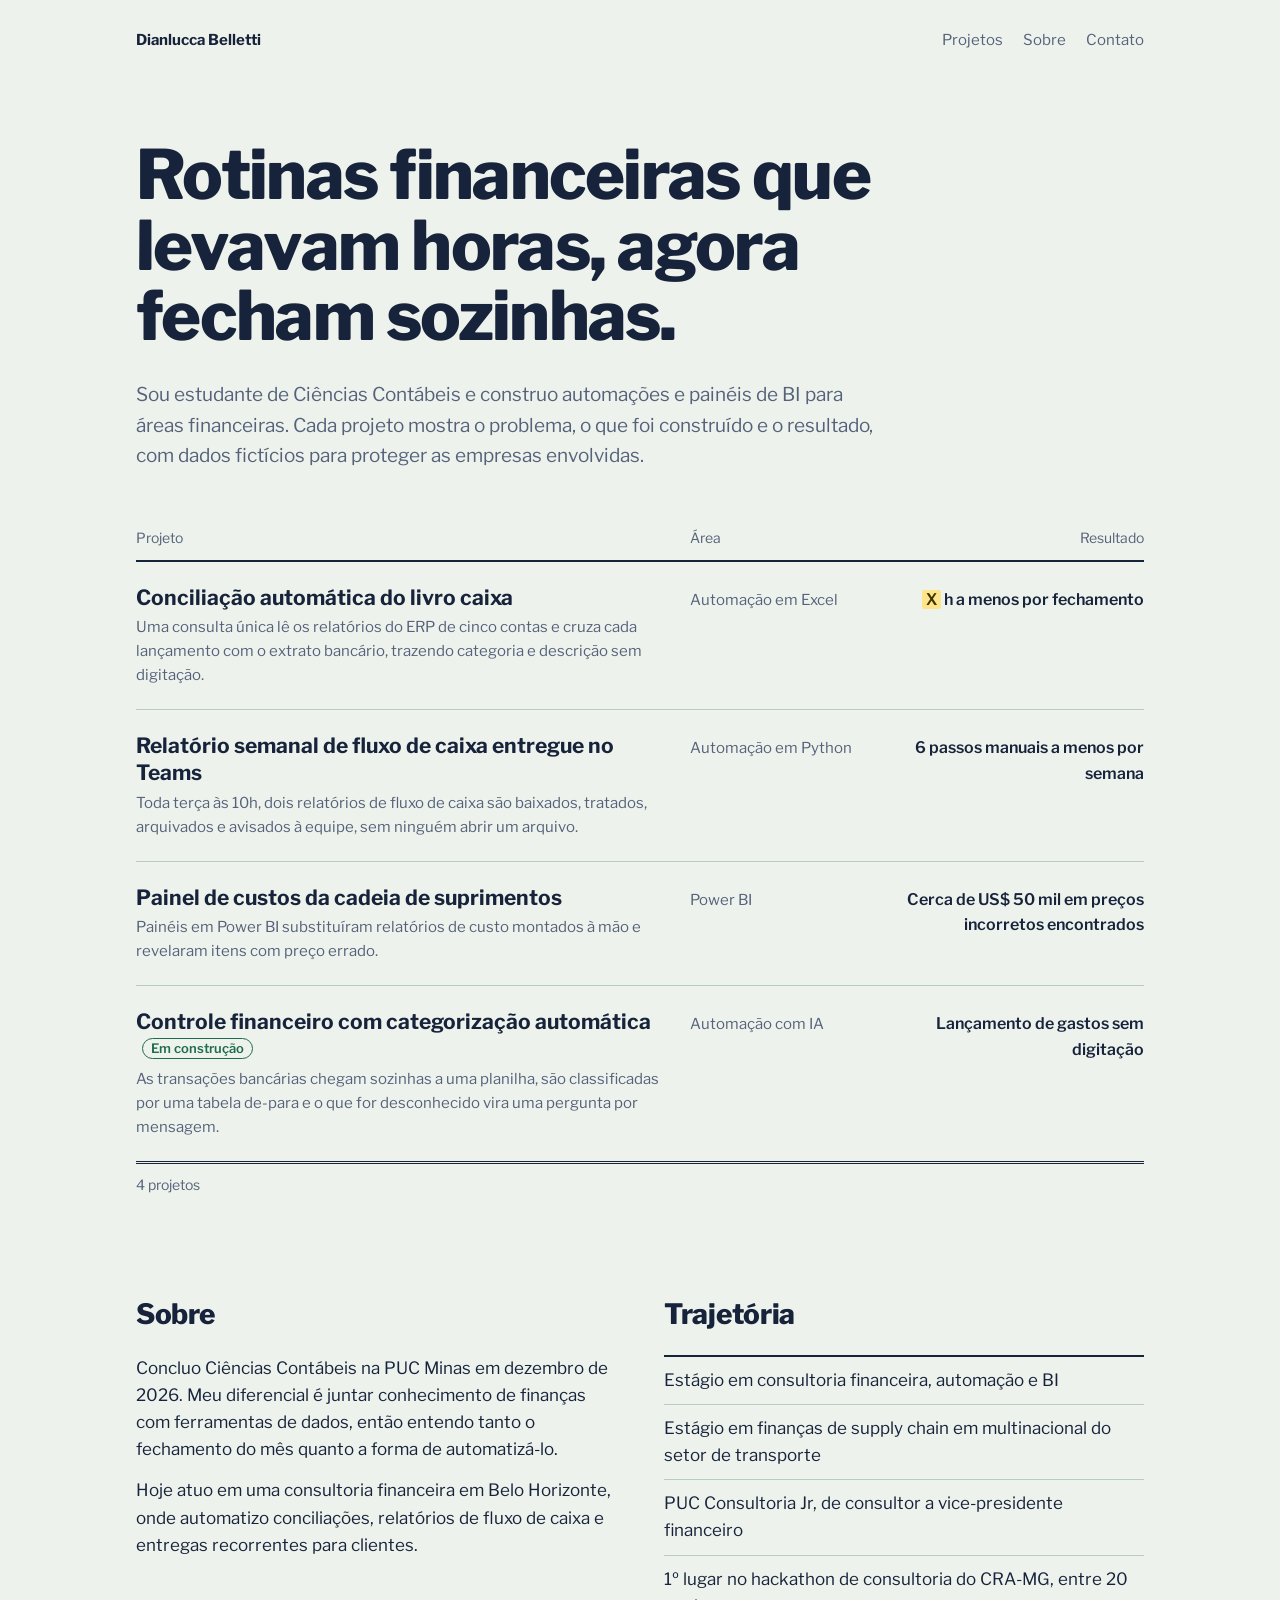
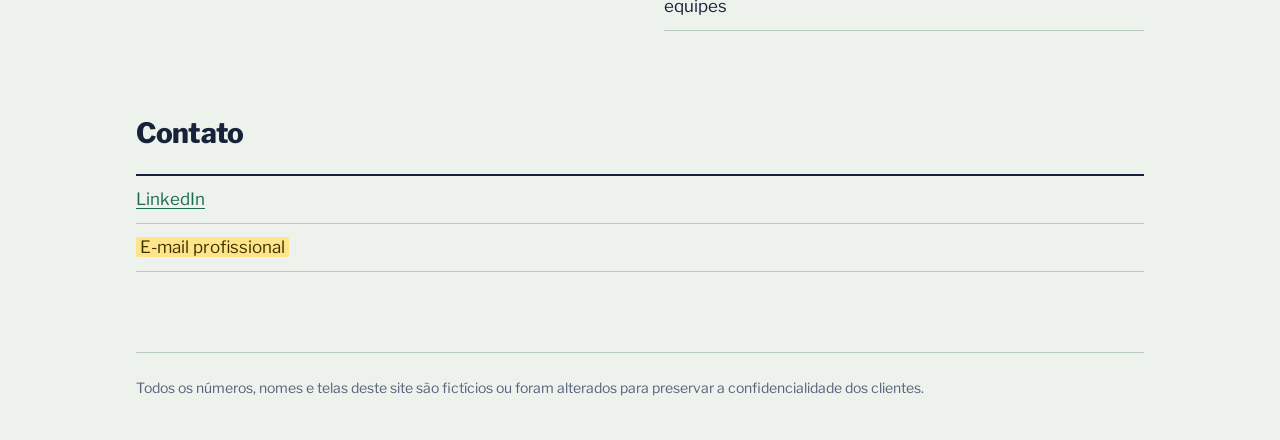
==== index.html @ a441f6b9 "Add portfolio site Co-Authored-By: Claude Opus 5.5 <noreply@anthropic.com> Claude-Session: https://c" ====
<!doctype html>
<html lang="pt-BR">
<head>
  <meta charset="utf-8">
  <meta name="viewport" content="width=device-width, initial-scale=1">
  <title>Dianlucca Belletti</title>
  <meta name="description" content="Portfólio de automações financeiras e painéis de BI de Dianlucca Belletti, estudante de Ciências Contábeis em Belo Horizonte.">
  <link rel="preconnect" href="https://fonts.googleapis.com">
  <link rel="preconnect" href="https://fonts.gstatic.com" crossorigin>
  <link href="https://fonts.googleapis.com/css2?family=Libre+Franklin:wght@400;500;600;700;800&display=swap" rel="stylesheet">
  <link rel="stylesheet" href="assets/style.css">
</head>
<body>
  <div class="wrap">
    <header class="top">
      <a class="name" href="./">Dianlucca Belletti</a>
      <nav aria-label="Principal">
        <a href="#projetos">Projetos</a>
        <a href="#sobre">Sobre</a>
        <a href="#contato">Contato</a>
      </nav>
    </header>

    <main>
      <section class="hero">
        <h1>Rotinas financeiras que levavam horas, agora fecham sozinhas.</h1>
        <p>Sou estudante de Ciências Contábeis e construo automações e painéis de BI para áreas financeiras. Cada projeto mostra o problema, o que foi construído e o resultado, com dados fictícios para proteger as empresas envolvidas.</p>
      </section>

      <section id="projetos" class="ledger" aria-label="Projetos">
        <div class="ledger-head" aria-hidden="true">
          <span>Projeto</span>
          <span>Área</span>
          <span>Resultado</span>
        </div>
        <div id="lista"></div>
        <div class="ledger-end"><span id="contagem"></span></div>
      </section>

      <section id="sobre" class="section">
        <div class="cols">
          <div>
            <h2>Sobre</h2>
            <p>Concluo Ciências Contábeis na PUC Minas em dezembro de 2026. Meu diferencial é juntar conhecimento de finanças com ferramentas de dados, então entendo tanto o fechamento do mês quanto a forma de automatizá-lo.</p>
            <p>Hoje atuo em uma consultoria financeira em Belo Horizonte, onde automatizo conciliações, relatórios de fluxo de caixa e entregas recorrentes para clientes.</p>
          </div>
          <div>
            <h2>Trajetória</h2>
            <ul class="facts">
              <li>Estágio em consultoria financeira, automação e BI</li>
              <li>Estágio em finanças de supply chain em multinacional do setor de transporte</li>
              <li>PUC Consultoria Jr, de consultor a vice-presidente financeiro</li>
              <li>1º lugar no hackathon de consultoria do CRA-MG, entre 20 equipes</li>
            </ul>
          </div>
        </div>
      </section>

      <section id="contato" class="section">
        <h2>Contato</h2>
        <ul class="facts">
          <li><a href="https://www.linkedin.com/in/dianlucca-carvalho-belletti-b0699b262">LinkedIn</a></li>
          <!-- Troque pelo e-mail que quer divulgar, por exemplo <a href="mailto:voce@email.com">voce@email.com</a> -->
          <li><mark class="preencher">E-mail profissional</mark></li>
        </ul>
      </section>
    </main>

    <footer class="foot">
      Todos os números, nomes e telas deste site são fictícios ou foram alterados para preservar a confidencialidade dos clientes.
    </footer>
  </div>

  <script src="assets/projetos.js"></script>
  <script src="assets/app.js"></script>
</body>
</html>
---- assets/style.css ----
/* Paleta inspirada em papel de livro-razão contábil */
:root {
  --paper: #EEF2EC;
  --surface: #F8FAF6;
  --ink: #16233A;
  --muted: #55627A;
  --rule: #B9CDBF;
  --rule-strong: #16233A;
  --accent: #1E6B4F;
  --accent-soft: #D7E8DD;
  --neg: #A8362A;
  --fill: #FFE58A;
  --fill-ink: #3D3200;
  --max: 1040px;
  --gutter: 16px;
  color-scheme: light;
}

@media (prefers-color-scheme: dark) {
  :root:not([data-theme="light"]) {
    --paper: #0F1A17;
    --surface: #15231F;
    --ink: #E6EEE9;
    --muted: #9FB0A8;
    --rule: #2E4A40;
    --rule-strong: #E6EEE9;
    --accent: #6FCFA5;
    --accent-soft: #1E3A31;
    --neg: #F08A7E;
    --fill: #6B5A12;
    --fill-ink: #FFF4C4;
    color-scheme: dark;
  }
}
:root[data-theme="dark"] {
  --paper: #0F1A17;
  --surface: #15231F;
  --ink: #E6EEE9;
  --muted: #9FB0A8;
  --rule: #2E4A40;
  --rule-strong: #E6EEE9;
  --accent: #6FCFA5;
  --accent-soft: #1E3A31;
  --neg: #F08A7E;
  --fill: #6B5A12;
  --fill-ink: #FFF4C4;
  color-scheme: dark;
}

* { box-sizing: border-box; }

html { -webkit-text-size-adjust: 100%; }

body {
  margin: 0;
  background: var(--paper);
  color: var(--ink);
  font-family: "Libre Franklin", system-ui, -apple-system, "Segoe UI", sans-serif;
  font-size: 17px;
  line-height: 1.6;
  font-variant-numeric: tabular-nums;
}

a { color: var(--accent); text-underline-offset: 3px; }
a:focus-visible, summary:focus-visible, button:focus-visible {
  outline: 3px solid var(--accent);
  outline-offset: 3px;
  border-radius: 2px;
}

.wrap {
  max-width: var(--max);
  margin: 0 auto;
  padding: 0 var(--gutter);
}

/* Cabeçalho */
.top {
  display: flex;
  justify-content: space-between;
  align-items: baseline;
  gap: 16px;
  padding: 28px 0 0;
  font-size: 15px;
}
.top .name { font-weight: 700; color: var(--ink); text-decoration: none; }
.top nav { display: flex; gap: 20px; flex-wrap: wrap; }
.top nav a { color: var(--muted); text-decoration: none; }
.top nav a:hover { color: var(--ink); }

/* Abertura */
.hero { padding: 88px 0 56px; }
.hero h1 {
  font-size: clamp(36px, 6.4vw, 68px);
  line-height: 1.04;
  letter-spacing: -0.025em;
  font-weight: 800;
  margin: 0 0 28px;
  max-width: 15ch;
}
.hero p {
  font-size: 19px;
  color: var(--muted);
  max-width: 58ch;
  margin: 0;
}

/* Lista de projetos em formato de livro-razão */
.ledger { margin: 0 0 96px; }
.ledger-head, .ledger-row {
  display: grid;
  grid-template-columns: minmax(0, 1fr) 190px 240px;
  gap: 24px;
  align-items: baseline;
}
.ledger-head {
  font-size: 14px;
  color: var(--muted);
  padding: 0 0 10px;
  border-bottom: 2px solid var(--rule-strong);
}
.ledger-head span:last-child, .ledger-row .res { text-align: right; }
.ledger-row {
  padding: 22px 0;
  border-bottom: 1px solid var(--rule);
  text-decoration: none;
  color: inherit;
}
.ledger-row:hover .title { color: var(--accent); }
.ledger-row:hover { background: linear-gradient(90deg, transparent, var(--accent-soft) 50%, transparent); }
.ledger-row .title { font-size: 21px; font-weight: 700; line-height: 1.3; display: block; }
.ledger-row .sum { color: var(--muted); font-size: 15px; display: block; margin-top: 4px; max-width: 60ch; }
.ledger-row .area { font-size: 15px; color: var(--muted); }
.ledger-row .res { font-weight: 600; font-size: 16px; }
.ledger-end {
  border-top: 3px double var(--rule-strong);
  margin-top: -1px;
  padding-top: 10px;
  font-size: 14px;
  color: var(--muted);
}

.status {
  display: inline-block;
  font-size: 13px;
  font-weight: 600;
  padding: 1px 8px;
  border: 1px solid var(--accent);
  color: var(--accent);
  border-radius: 999px;
  margin-left: 6px;
  vertical-align: 3px;
}

/* Marcação de conteúdo a preencher */
mark.preencher {
  background: var(--fill);
  color: var(--fill-ink);
  padding: 0 4px;
  border-radius: 2px;
}

/* Seções gerais */
.section { padding: 0 0 80px; }
.section h2 {
  font-size: 28px;
  letter-spacing: -0.01em;
  margin: 0 0 18px;
  font-weight: 800;
}
.section p { max-width: 64ch; margin: 0 0 14px; }
.cols { display: grid; grid-template-columns: 1fr 1fr; gap: 48px; }
.facts { list-style: none; padding: 0; margin: 0; }
.facts li { padding: 10px 0; border-bottom: 1px solid var(--rule); }
.facts li:first-child { border-top: 2px solid var(--rule-strong); }

.foot {
  border-top: 1px solid var(--rule);
  padding: 24px 0 40px;
  font-size: 14px;
  color: var(--muted);
}

/* Página de projeto */
.back { display: inline-block; margin: 48px 0 0; font-size: 15px; }
.p-head { padding: 40px 0 48px; border-bottom: 2px solid var(--rule-strong); margin-bottom: 56px; }
.p-head .meta { color: var(--muted); font-size: 15px; margin: 0 0 12px; }
.p-head h1 {
  font-size: clamp(32px, 5vw, 52px);
  line-height: 1.08;
  letter-spacing: -0.02em;
  font-weight: 800;
  margin: 0 0 20px;
  max-width: 22ch;
}
.p-head .lead { font-size: 19px; max-width: 60ch; margin: 0; color: var(--muted); }

.block { margin: 0 0 64px; }
.block h2 { font-size: 24px; font-weight: 800; margin: 0 0 16px; letter-spacing: -0.01em; }
.block p { max-width: 64ch; margin: 0 0 12px; }

/* Fluxo do processo */
.flow {
  list-style: none;
  padding: 0;
  margin: 0;
  display: grid;
  grid-template-columns: repeat(auto-fit, minmax(170px, 1fr));
  gap: 0;
  counter-reset: passo;
}
.flow li {
  counter-increment: passo;
  position: relative;
  padding: 18px 28px 18px 0;
  border-top: 2px solid var(--accent);
  font-size: 16px;
  line-height: 1.45;
}
.flow li::before {
  content: counter(passo);
  display: block;
  font-weight: 800;
  font-size: 15px;
  color: var(--accent);
  margin-bottom: 6px;
}
.flow li:not(:last-child)::after {
  content: "";
  position: absolute;
  top: -7px;
  right: 10px;
  width: 10px;
  height: 10px;
  border-top: 2px solid var(--accent);
  border-right: 2px solid var(--accent);
  transform: rotate(45deg);
  background: var(--paper);
}

/* Tabela antes e depois */
.compare { width: 100%; border-collapse: collapse; font-size: 16px; }
.compare th, .compare td { text-align: left; padding: 12px 12px 12px 0; vertical-align: top; }
.compare thead th {
  font-size: 14px;
  color: var(--muted);
  font-weight: 600;
  border-bottom: 2px solid var(--rule-strong);
}
.compare tbody td { border-bottom: 1px solid var(--rule); }
.compare td:first-child { font-weight: 600; width: 38%; }
.compare td.antes { color: var(--neg); }
.compare td.depois { color: var(--accent); font-weight: 600; }
.compare tbody tr:last-child td { border-bottom: 3px double var(--rule-strong); }

/* Mídia */
.media { display: grid; grid-template-columns: repeat(auto-fit, minmax(300px, 1fr)); gap: 24px; margin-top: 32px; }
.media figure { margin: 0; }
.media img, .media video {
  width: 100%;
  height: auto;
  display: block;
  border: 1px solid var(--rule);
  background: var(--surface);
}
.media figcaption { font-size: 14px; color: var(--muted); margin-top: 8px; }
.placeholder {
  aspect-ratio: 16 / 9;
  border: 2px dashed var(--rule);
  background: var(--surface);
  display: grid;
  place-items: center;
  text-align: center;
  padding: 24px;
  color: var(--muted);
  font-size: 15px;
}
.placeholder strong { display: block; color: var(--ink); margin-bottom: 4px; }

.results { padding-left: 20px; margin: 0; max-width: 64ch; }
.results li { margin-bottom: 10px; }

.tools { display: flex; flex-wrap: wrap; gap: 8px; list-style: none; padding: 0; margin: 0; }
.tools li {
  border: 1px solid var(--rule);
  background: var(--surface);
  padding: 4px 12px;
  border-radius: 4px;
  font-size: 15px;
}

details.tech {
  border-top: 1px solid var(--rule);
  border-bottom: 1px solid var(--rule);
  padding: 16px 0;
}
details.tech summary { cursor: pointer; font-weight: 700; }
details.tech p { margin: 14px 0 0; color: var(--muted); max-width: 64ch; }

.note {
  font-size: 14px;
  color: var(--muted);
  border-left: 3px solid var(--accent);
  padding: 4px 0 4px 14px;
  max-width: 64ch;
}

.pager {
  display: flex;
  justify-content: space-between;
  gap: 24px;
  border-top: 2px solid var(--rule-strong);
  padding: 20px 0 64px;
  font-size: 15px;
}
.pager a { text-decoration: none; max-width: 45%; }
.pager a span { display: block; color: var(--muted); font-size: 13px; }
.pager a:last-child { text-align: right; margin-left: auto; }

/* Celular */
@media (max-width: 760px) {
  body { font-size: 16px; }
  .hero { padding: 56px 0 40px; }
  .hero p { font-size: 17px; }
  .ledger-head { display: none; }
  .ledger-row { grid-template-columns: 1fr; gap: 6px; padding: 20px 0; }
  .ledger-row .res { text-align: left; }
  .ledger-row:first-of-type { border-top: 2px solid var(--rule-strong); }
  .cols { grid-template-columns: 1fr; gap: 32px; }
  .flow { grid-template-columns: 1fr; }
  .flow li { border-top: none; border-left: 2px solid var(--accent); padding: 4px 0 20px 18px; }
  .flow li:not(:last-child)::after { display: none; }
  .compare td:first-child { width: auto; }
  .compare th, .compare td { padding-right: 8px; font-size: 15px; }
}

@media (prefers-reduced-motion: no-preference) {
  .ledger-row { transition: background-color .2s; }
}
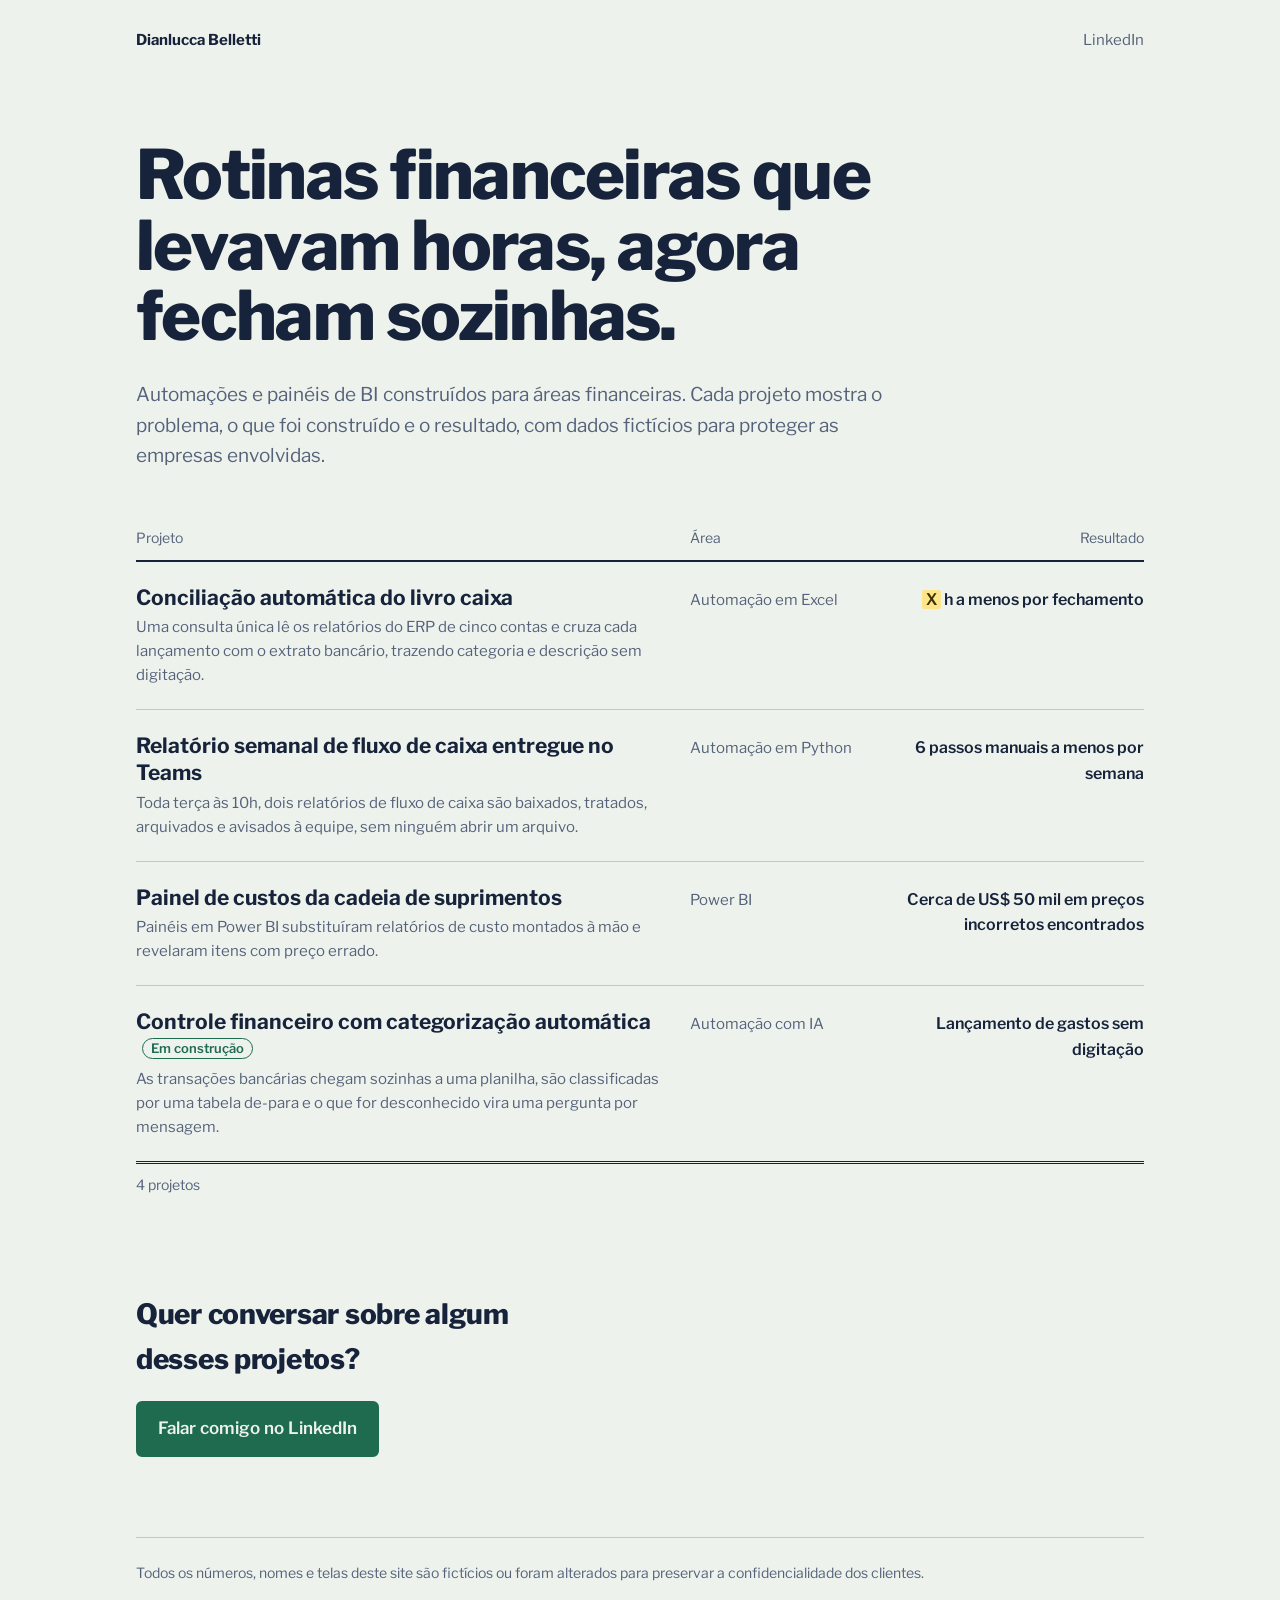
==== commit 1c760567: "Focus site on projects, add LinkedIn and CV links, split projects into files Co-Authored-By: Claude " ====
--- a/index.html
+++ b/index.html
@@ -3,8 +3,14 @@
 <head>
   <meta charset="utf-8">
   <meta name="viewport" content="width=device-width, initial-scale=1">
-  <title>Dianlucca Belletti</title>
-  <meta name="description" content="Portfólio de automações financeiras e painéis de BI de Dianlucca Belletti, estudante de Ciências Contábeis em Belo Horizonte.">
+  <title>Dianlucca Belletti | Projetos de automação e BI</title>
+  <meta name="description" content="Projetos de automação financeira e painéis de BI, com o problema, a solução e o resultado de cada um.">
+  <meta property="og:type" content="website">
+  <meta property="og:url" content="https://dkdian.github.io/">
+  <meta property="og:title" content="Dianlucca Belletti | Projetos de automação e BI">
+  <meta property="og:description" content="Rotinas financeiras que levavam horas, agora fecham sozinhas. Veja o problema, a solução e o resultado de cada projeto.">
+  <meta property="og:image" content="https://dkdian.github.io/assets/og.png">
+  <meta name="twitter:card" content="summary_large_image">
   <link rel="preconnect" href="https://fonts.googleapis.com">
   <link rel="preconnect" href="https://fonts.gstatic.com" crossorigin>
   <link href="https://fonts.googleapis.com/css2?family=Libre+Franklin:wght@400;500;600;700;800&display=swap" rel="stylesheet">
@@ -14,20 +20,19 @@
   <div class="wrap">
     <header class="top">
       <a class="name" href="./">Dianlucca Belletti</a>
-      <nav aria-label="Principal">
-        <a href="#projetos">Projetos</a>
-        <a href="#sobre">Sobre</a>
-        <a href="#contato">Contato</a>
+      <nav aria-label="Contato">
+        <a href="https://www.linkedin.com/in/dianlucca-carvalho-belletti-b0699b262" target="_blank" rel="noopener">LinkedIn</a>
+        <a class="cv-link" href="assets/curriculo.pdf" download="Curriculo-Dianlucca-Belletti.pdf">Currículo</a>
       </nav>
     </header>
 
     <main>
       <section class="hero">
         <h1>Rotinas financeiras que levavam horas, agora fecham sozinhas.</h1>
-        <p>Sou estudante de Ciências Contábeis e construo automações e painéis de BI para áreas financeiras. Cada projeto mostra o problema, o que foi construído e o resultado, com dados fictícios para proteger as empresas envolvidas.</p>
+        <p>Automações e painéis de BI construídos para áreas financeiras. Cada projeto mostra o problema, o que foi construído e o resultado, com dados fictícios para proteger as empresas envolvidas.</p>
       </section>
 
-      <section id="projetos" class="ledger" aria-label="Projetos">
+      <section class="ledger" aria-label="Projetos">
         <div class="ledger-head" aria-hidden="true">
           <span>Projeto</span>
           <span>Área</span>
@@ -37,32 +42,12 @@
         <div class="ledger-end"><span id="contagem"></span></div>
       </section>
 
-      <section id="sobre" class="section">
-        <div class="cols">
-          <div>
-            <h2>Sobre</h2>
-            <p>Concluo Ciências Contábeis na PUC Minas em dezembro de 2026. Meu diferencial é juntar conhecimento de finanças com ferramentas de dados, então entendo tanto o fechamento do mês quanto a forma de automatizá-lo.</p>
-            <p>Hoje atuo em uma consultoria financeira em Belo Horizonte, onde automatizo conciliações, relatórios de fluxo de caixa e entregas recorrentes para clientes.</p>
-          </div>
-          <div>
-            <h2>Trajetória</h2>
-            <ul class="facts">
-              <li>Estágio em consultoria financeira, automação e BI</li>
-              <li>Estágio em finanças de supply chain em multinacional do setor de transporte</li>
-              <li>PUC Consultoria Jr, de consultor a vice-presidente financeiro</li>
-              <li>1º lugar no hackathon de consultoria do CRA-MG, entre 20 equipes</li>
-            </ul>
-          </div>
+      <section class="contact">
+        <h2>Quer conversar sobre algum desses projetos?</h2>
+        <div class="contact-actions">
+          <a class="btn" href="https://www.linkedin.com/in/dianlucca-carvalho-belletti-b0699b262" target="_blank" rel="noopener">Falar comigo no LinkedIn</a>
+          <a class="btn btn-ghost cv-link" href="assets/curriculo.pdf" download="Curriculo-Dianlucca-Belletti.pdf">Baixar currículo (PDF)</a>
         </div>
-      </section>
-
-      <section id="contato" class="section">
-        <h2>Contato</h2>
-        <ul class="facts">
-          <li><a href="https://www.linkedin.com/in/dianlucca-carvalho-belletti-b0699b262">LinkedIn</a></li>
-          <!-- Troque pelo e-mail que quer divulgar, por exemplo <a href="mailto:voce@email.com">voce@email.com</a> -->
-          <li><mark class="preencher">E-mail profissional</mark></li>
-        </ul>
       </section>
     </main>
 
@@ -71,7 +56,7 @@
     </footer>
   </div>
 
-  <script src="assets/projetos.js"></script>
+  <script src="assets/projetos/ordem.js"></script>
   <script src="assets/app.js"></script>
 </body>
 </html>
--- a/assets/style.css
+++ b/assets/style.css
@@ -160,6 +160,29 @@
   border-radius: 2px;
 }
 
+/* Contato no fim da página inicial */
+.contact { padding: 0 0 80px; }
+.contact h2 { font-size: 28px; letter-spacing: -0.01em; margin: 0 0 20px; font-weight: 800; max-width: 22ch; }
+.contact-actions { display: flex; flex-wrap: wrap; gap: 12px; }
+.btn {
+  display: inline-block;
+  padding: 12px 20px;
+  border-radius: 6px;
+  background: var(--accent);
+  color: var(--paper);
+  font-weight: 600;
+  text-decoration: none;
+  border: 2px solid var(--accent);
+}
+.btn:hover { filter: brightness(1.1); }
+.btn-ghost { background: transparent; color: var(--accent); }
+[hidden] { display: none !important; }
+
+/* Desafios na página de projeto */
+.challenges { display: grid; gap: 24px; }
+.challenge h3 { font-size: 18px; margin: 0 0 6px; }
+.challenge p { margin: 0; max-width: 64ch; }
+
 /* Seções gerais */
 .section { padding: 0 0 80px; }
 .section h2 {
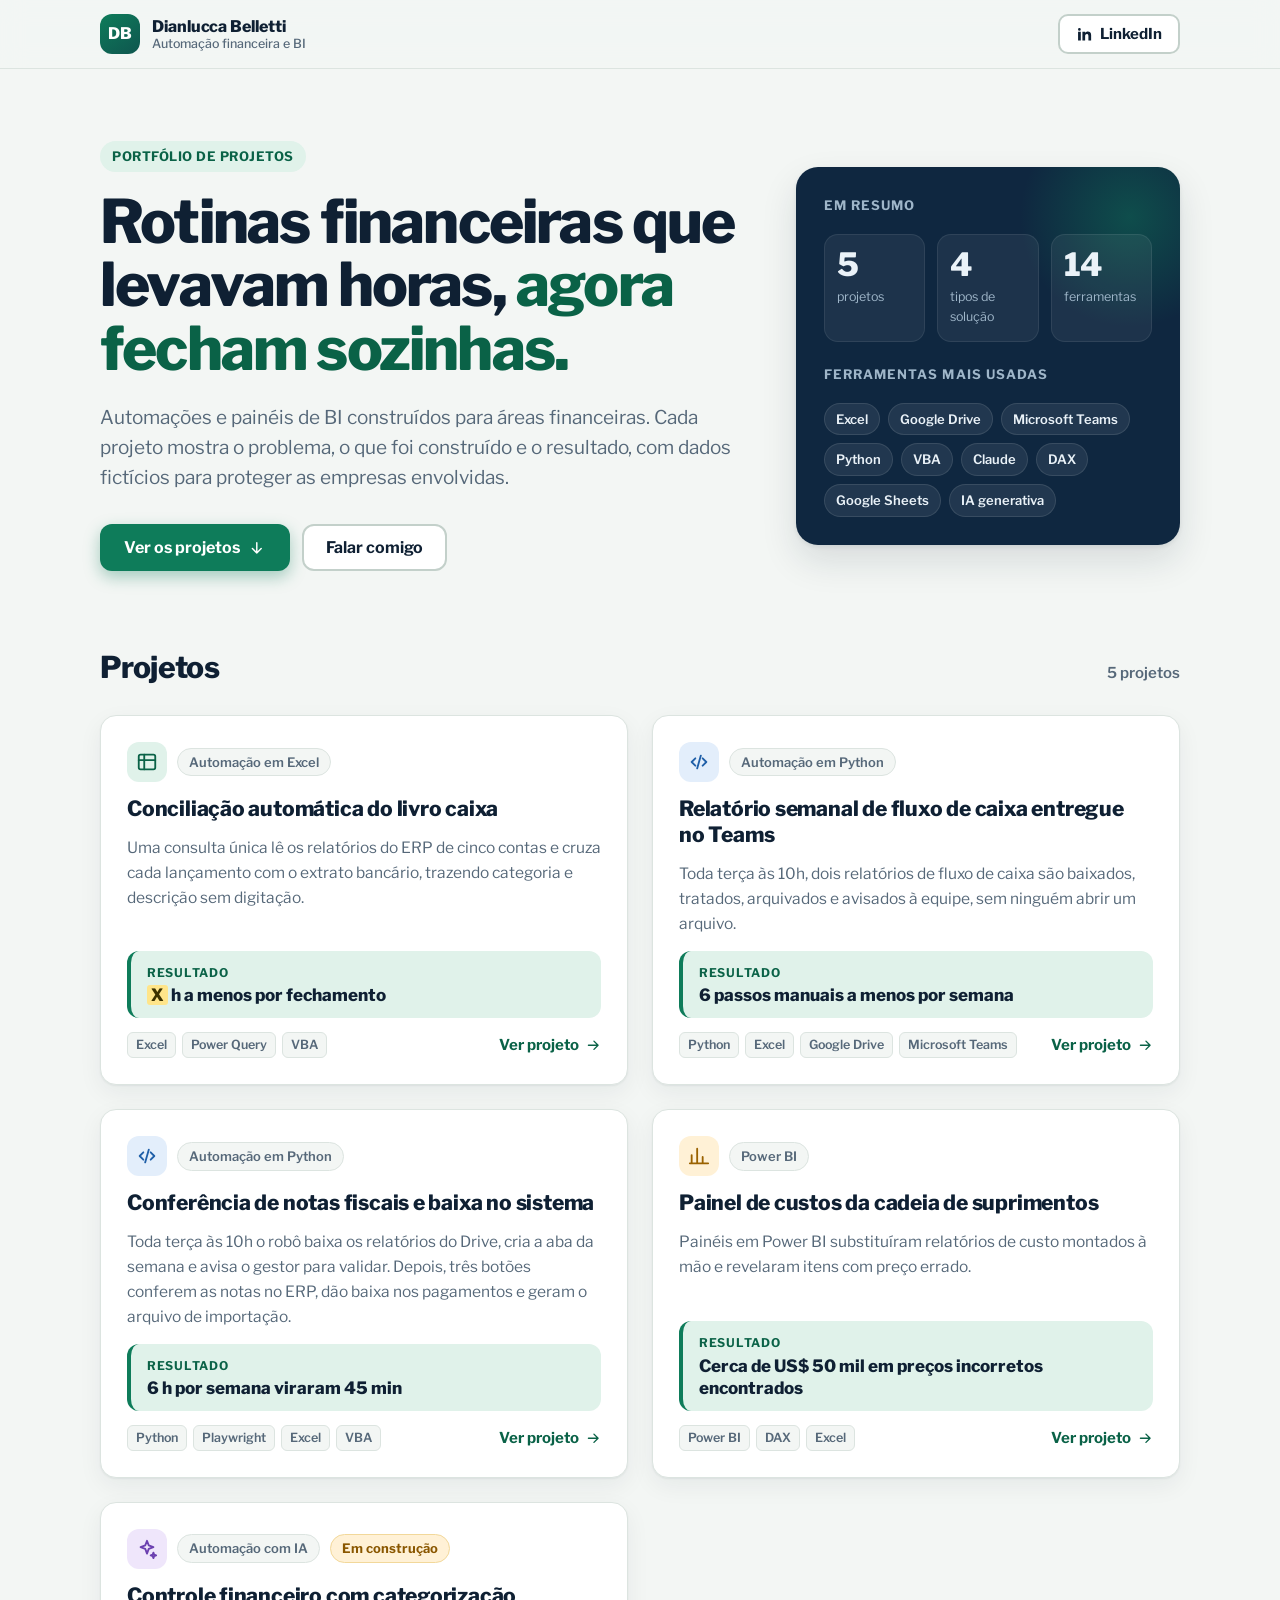
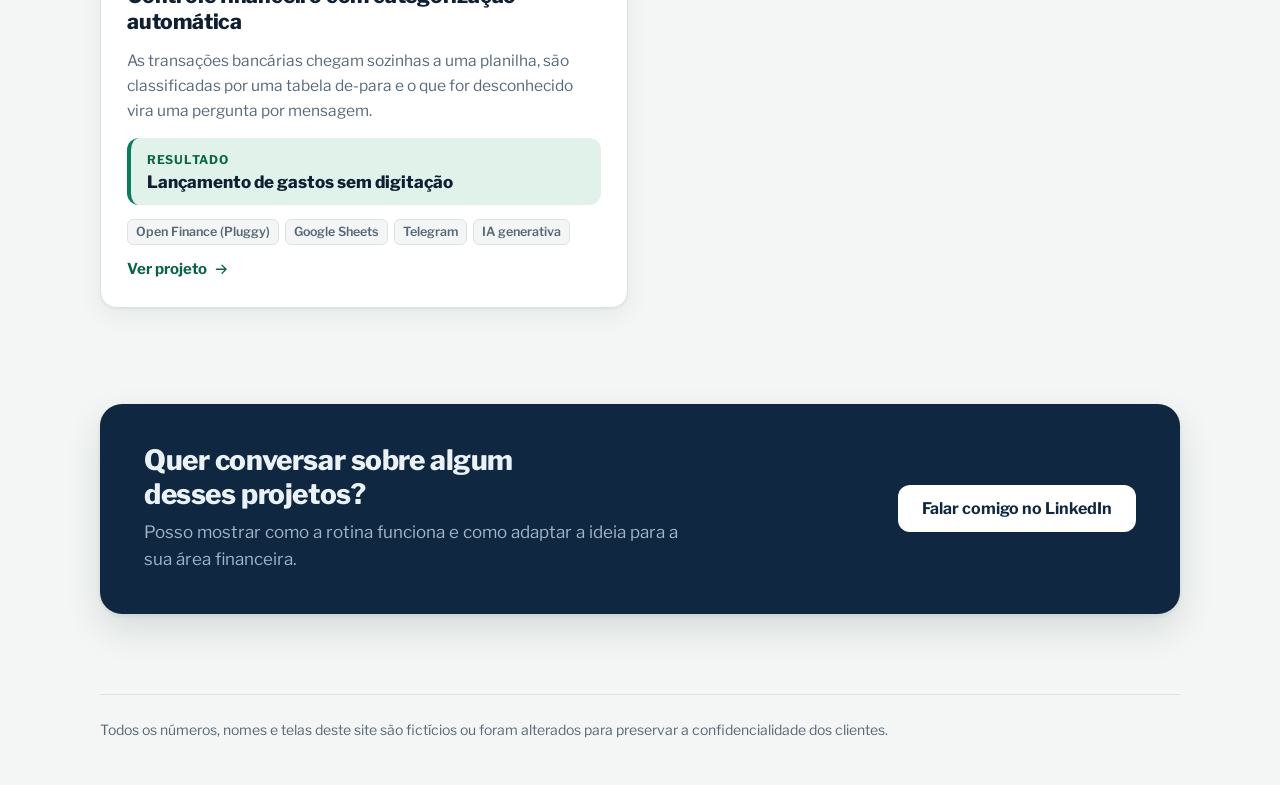
==== commit 492f809e: "Novo visual do site e projeto de conferencia de notas com a rotina de terca - Cabecalho fixo com mon" ====
--- a/index.html
+++ b/index.html
@@ -5,48 +5,74 @@
   <meta name="viewport" content="width=device-width, initial-scale=1">
   <title>Dianlucca Belletti | Projetos de automação e BI</title>
   <meta name="description" content="Projetos de automação financeira e painéis de BI, com o problema, a solução e o resultado de cada um.">
+  <meta name="theme-color" content="#0E7C5A">
   <meta property="og:type" content="website">
   <meta property="og:url" content="https://dkdian.github.io/">
   <meta property="og:title" content="Dianlucca Belletti | Projetos de automação e BI">
   <meta property="og:description" content="Rotinas financeiras que levavam horas, agora fecham sozinhas. Veja o problema, a solução e o resultado de cada projeto.">
   <meta property="og:image" content="https://dkdian.github.io/assets/og.png">
   <meta name="twitter:card" content="summary_large_image">
+  <link rel="icon" href="data:image/svg+xml,%3Csvg xmlns='http://www.w3.org/2000/svg' viewBox='0 0 64 64'%3E%3Crect width='64' height='64' rx='14' fill='%230E7C5A'/%3E%3Ctext x='32' y='42' font-family='Arial' font-weight='800' font-size='28' text-anchor='middle' fill='white'%3EDB%3C/text%3E%3C/svg%3E">
   <link rel="preconnect" href="https://fonts.googleapis.com">
   <link rel="preconnect" href="https://fonts.gstatic.com" crossorigin>
   <link href="https://fonts.googleapis.com/css2?family=Libre+Franklin:wght@400;500;600;700;800&display=swap" rel="stylesheet">
   <link rel="stylesheet" href="assets/style.css">
 </head>
 <body>
+  <header class="top">
+    <div class="wrap top-in">
+      <a class="brand" href="./" aria-label="Dianlucca Belletti, página inicial">
+        <span class="mono" aria-hidden="true">DB</span>
+        <span class="brand-txt"><strong>Dianlucca Belletti</strong><small>Automação financeira e BI</small></span>
+      </a>
+      <nav class="actions" aria-label="Contato">
+        <a class="btn btn-ghost btn-sm" href="https://www.linkedin.com/in/dianlucca-carvalho-belletti-b0699b262" target="_blank" rel="noopener">
+          <svg class="i" viewBox="0 0 24 24" aria-hidden="true"><path fill="currentColor" d="M6.94 5a2 2 0 1 1-4-.002 2 2 0 0 1 4 .002zM7 8.48H3V21h4V8.48zm6.32 0H9.34V21h3.94v-6.57c0-3.66 4.77-4 4.77 0V21H22v-7.93c0-6.17-7.06-5.94-8.72-2.91l.04-1.68z"/></svg>
+          <span>LinkedIn</span>
+        </a>
+        <a class="btn btn-primary btn-sm cv-link" href="assets/curriculo.pdf" download="Curriculo-Dianlucca-Belletti.pdf">
+          <svg class="i" viewBox="0 0 24 24" aria-hidden="true"><path d="M12 4v11m0 0-4-4m4 4 4-4M5 20h14" fill="none" stroke="currentColor" stroke-width="2" stroke-linecap="round" stroke-linejoin="round"/></svg>
+          <span>Currículo</span>
+        </a>
+      </nav>
+    </div>
+  </header>
+
   <div class="wrap">
-    <header class="top">
-      <a class="name" href="./">Dianlucca Belletti</a>
-      <nav aria-label="Contato">
-        <a href="https://www.linkedin.com/in/dianlucca-carvalho-belletti-b0699b262" target="_blank" rel="noopener">LinkedIn</a>
-        <a class="cv-link" href="assets/curriculo.pdf" download="Curriculo-Dianlucca-Belletti.pdf">Currículo</a>
-      </nav>
-    </header>
-
     <main>
       <section class="hero">
-        <h1>Rotinas financeiras que levavam horas, agora fecham sozinhas.</h1>
-        <p>Automações e painéis de BI construídos para áreas financeiras. Cada projeto mostra o problema, o que foi construído e o resultado, com dados fictícios para proteger as empresas envolvidas.</p>
+        <div class="hero-text">
+          <p class="eyebrow">Portfólio de projetos</p>
+          <h1>Rotinas financeiras que levavam horas, <em>agora fecham sozinhas.</em></h1>
+          <p class="hero-sub">Automações e painéis de BI construídos para áreas financeiras. Cada projeto mostra o problema, o que foi construído e o resultado, com dados fictícios para proteger as empresas envolvidas.</p>
+          <div class="hero-cta">
+            <a class="btn btn-primary" href="#projetos">Ver os projetos
+              <svg class="i" viewBox="0 0 24 24" aria-hidden="true"><path d="M12 5v14m0 0-6-6m6 6 6-6" fill="none" stroke="currentColor" stroke-width="2" stroke-linecap="round" stroke-linejoin="round"/></svg>
+            </a>
+            <a class="btn btn-ghost" href="https://www.linkedin.com/in/dianlucca-carvalho-belletti-b0699b262" target="_blank" rel="noopener">Falar comigo</a>
+          </div>
+        </div>
+        <aside class="hero-panel" id="painel" aria-label="Resumo do portfólio"></aside>
       </section>
 
-      <section class="ledger" aria-label="Projetos">
-        <div class="ledger-head" aria-hidden="true">
-          <span>Projeto</span>
-          <span>Área</span>
-          <span>Resultado</span>
+      <section class="projects" id="projetos" aria-labelledby="titulo-projetos">
+        <div class="section-head">
+          <h2 id="titulo-projetos">Projetos</h2>
+          <span class="count" id="contagem"></span>
         </div>
-        <div id="lista"></div>
-        <div class="ledger-end"><span id="contagem"></span></div>
+        <div class="cards" id="lista"></div>
       </section>
 
       <section class="contact">
-        <h2>Quer conversar sobre algum desses projetos?</h2>
-        <div class="contact-actions">
-          <a class="btn" href="https://www.linkedin.com/in/dianlucca-carvalho-belletti-b0699b262" target="_blank" rel="noopener">Falar comigo no LinkedIn</a>
-          <a class="btn btn-ghost cv-link" href="assets/curriculo.pdf" download="Curriculo-Dianlucca-Belletti.pdf">Baixar currículo (PDF)</a>
+        <div class="contact-in">
+          <div>
+            <h2>Quer conversar sobre algum desses projetos?</h2>
+            <p>Posso mostrar como a rotina funciona e como adaptar a ideia para a sua área financeira.</p>
+          </div>
+          <div class="contact-actions">
+            <a class="btn btn-light" href="https://www.linkedin.com/in/dianlucca-carvalho-belletti-b0699b262" target="_blank" rel="noopener">Falar comigo no LinkedIn</a>
+            <a class="btn btn-outline-light cv-link" href="assets/curriculo.pdf" download="Curriculo-Dianlucca-Belletti.pdf">Baixar currículo (PDF)</a>
+          </div>
         </div>
       </section>
     </main>
--- a/assets/style.css
+++ b/assets/style.css
@@ -1,56 +1,66 @@
-/* Paleta inspirada em papel de livro-razão contábil */
+/* Identidade visual: verde-esmeralda sobre fundo neutro, cartões brancos e um painel escuro para os destaques. */
 :root {
-  --paper: #EEF2EC;
-  --surface: #F8FAF6;
-  --ink: #16233A;
-  --muted: #55627A;
-  --rule: #B9CDBF;
-  --rule-strong: #16233A;
-  --accent: #1E6B4F;
-  --accent-soft: #D7E8DD;
-  --neg: #A8362A;
+  --paper: #F3F6F4;
+  --card: #FFFFFF;
+  --ink: #0F2033;
+  --muted: #566879;
+  --line: #DCE4E0;
+  --line-strong: #C3D0CA;
+  --accent: #0E7C5A;
+  --accent-ink: #FFFFFF;
+  --accent-soft: #E0F2EA;
+  --accent-text: #0A6247;
+  --neg: #B4372A;
+  --neg-soft: #FBEBE8;
+  --panel: #0F2740;
+  --panel-ink: #EAF2F8;
+  --panel-muted: #9FB6C9;
   --fill: #FFE58A;
   --fill-ink: #3D3200;
-  --max: 1040px;
-  --gutter: 16px;
+  --shadow: 0 1px 2px rgba(15, 32, 51, .06), 0 8px 24px rgba(15, 32, 51, .06);
+  --shadow-hover: 0 2px 4px rgba(15, 32, 51, .08), 0 16px 36px rgba(15, 32, 51, .12);
+  --max: 1120px;
+  --gutter: 20px;
+  --radius: 16px;
   color-scheme: light;
 }
 
 @media (prefers-color-scheme: dark) {
   :root:not([data-theme="light"]) {
-    --paper: #0F1A17;
-    --surface: #15231F;
-    --ink: #E6EEE9;
-    --muted: #9FB0A8;
-    --rule: #2E4A40;
-    --rule-strong: #E6EEE9;
-    --accent: #6FCFA5;
-    --accent-soft: #1E3A31;
+    --paper: #0A1311;
+    --card: #12201C;
+    --ink: #E8F0EC;
+    --muted: #9CB0A8;
+    --line: #223730;
+    --line-strong: #2F4A40;
+    --accent: #3FBF8F;
+    --accent-ink: #052018;
+    --accent-soft: #14352A;
+    --accent-text: #6FD6AD;
     --neg: #F08A7E;
+    --neg-soft: #3A1B18;
+    --panel: #0E1F2E;
+    --panel-ink: #EAF2F8;
+    --panel-muted: #8FA8BC;
     --fill: #6B5A12;
     --fill-ink: #FFF4C4;
+    --shadow: 0 1px 2px rgba(0, 0, 0, .3), 0 8px 24px rgba(0, 0, 0, .25);
+    --shadow-hover: 0 2px 4px rgba(0, 0, 0, .4), 0 16px 36px rgba(0, 0, 0, .4);
     color-scheme: dark;
   }
 }
 :root[data-theme="dark"] {
-  --paper: #0F1A17;
-  --surface: #15231F;
-  --ink: #E6EEE9;
-  --muted: #9FB0A8;
-  --rule: #2E4A40;
-  --rule-strong: #E6EEE9;
-  --accent: #6FCFA5;
-  --accent-soft: #1E3A31;
-  --neg: #F08A7E;
-  --fill: #6B5A12;
-  --fill-ink: #FFF4C4;
+  --paper: #0A1311; --card: #12201C; --ink: #E8F0EC; --muted: #9CB0A8; --line: #223730; --line-strong: #2F4A40;
+  --accent: #3FBF8F; --accent-ink: #052018; --accent-soft: #14352A; --accent-text: #6FD6AD;
+  --neg: #F08A7E; --neg-soft: #3A1B18; --panel: #0E1F2E; --panel-ink: #EAF2F8; --panel-muted: #8FA8BC;
+  --fill: #6B5A12; --fill-ink: #FFF4C4;
+  --shadow: 0 1px 2px rgba(0, 0, 0, .3), 0 8px 24px rgba(0, 0, 0, .25);
+  --shadow-hover: 0 2px 4px rgba(0, 0, 0, .4), 0 16px 36px rgba(0, 0, 0, .4);
   color-scheme: dark;
 }
 
 * { box-sizing: border-box; }
-
-html { -webkit-text-size-adjust: 100%; }
-
+html { -webkit-text-size-adjust: 100%; scroll-behavior: smooth; scroll-padding-top: 88px; }
 body {
   margin: 0;
   background: var(--paper);
@@ -60,303 +70,294 @@
   line-height: 1.6;
   font-variant-numeric: tabular-nums;
 }
-
-a { color: var(--accent); text-underline-offset: 3px; }
+a { color: var(--accent-text); text-underline-offset: 3px; }
 a:focus-visible, summary:focus-visible, button:focus-visible {
   outline: 3px solid var(--accent);
   outline-offset: 3px;
-  border-radius: 2px;
-}
-
-.wrap {
-  max-width: var(--max);
-  margin: 0 auto;
-  padding: 0 var(--gutter);
-}
-
-/* Cabeçalho */
+  border-radius: 8px;
+}
+[hidden] { display: none !important; }
+.wrap { max-width: var(--max); margin: 0 auto; padding: 0 var(--gutter); }
+.i { width: 1.1em; height: 1.1em; flex: none; }
+
+/* Botões */
+.btn {
+  display: inline-flex; align-items: center; justify-content: center; gap: 8px;
+  padding: 12px 22px; border-radius: 12px; font: inherit; font-weight: 700; font-size: 16px; line-height: 1.2;
+  text-decoration: none; border: 2px solid transparent; cursor: pointer;
+  transition: transform .15s ease, box-shadow .15s ease, background-color .15s ease, border-color .15s ease;
+}
+.btn:hover { transform: translateY(-1px); }
+.btn-primary { background: var(--accent); color: var(--accent-ink); box-shadow: 0 6px 16px color-mix(in srgb, var(--accent) 35%, transparent); }
+.btn-primary:hover { filter: brightness(1.06); }
+.btn-ghost { background: var(--card); color: var(--ink); border-color: var(--line-strong); }
+.btn-ghost:hover { border-color: var(--accent); color: var(--accent-text); }
+.btn-light { background: #fff; color: #0F2740; }
+.btn-outline-light { background: transparent; color: var(--panel-ink); border-color: rgba(234, 242, 248, .45); }
+.btn-outline-light:hover { border-color: #fff; }
+.btn-sm { padding: 9px 16px; font-size: 15px; border-radius: 10px; }
+
+/* Cabeçalho fixo */
 .top {
-  display: flex;
-  justify-content: space-between;
-  align-items: baseline;
-  gap: 16px;
-  padding: 28px 0 0;
-  font-size: 15px;
-}
-.top .name { font-weight: 700; color: var(--ink); text-decoration: none; }
-.top nav { display: flex; gap: 20px; flex-wrap: wrap; }
-.top nav a { color: var(--muted); text-decoration: none; }
-.top nav a:hover { color: var(--ink); }
+  position: sticky; top: 0; z-index: 20;
+  background: color-mix(in srgb, var(--paper) 86%, transparent);
+  backdrop-filter: saturate(1.4) blur(12px);
+  -webkit-backdrop-filter: saturate(1.4) blur(12px);
+  border-bottom: 1px solid var(--line);
+}
+.top-in { display: flex; align-items: center; justify-content: space-between; gap: 16px; height: 68px; }
+.brand { display: flex; align-items: center; gap: 12px; text-decoration: none; color: var(--ink); min-width: 0; }
+.mono {
+  display: grid; place-items: center; width: 40px; height: 40px; border-radius: 12px; flex: none;
+  background: linear-gradient(145deg, var(--accent), color-mix(in srgb, var(--accent) 55%, #0F2740));
+  color: var(--accent-ink); font-weight: 800; font-size: 16px; letter-spacing: .02em;
+}
+.brand-txt { display: flex; flex-direction: column; line-height: 1.2; min-width: 0; }
+.brand-txt strong { font-size: 16px; font-weight: 800; letter-spacing: -.005em; }
+.brand-txt small { font-size: 12.5px; color: var(--muted); font-weight: 500; }
+.actions { display: flex; align-items: center; gap: 10px; }
 
 /* Abertura */
-.hero { padding: 88px 0 56px; }
-.hero h1 {
-  font-size: clamp(36px, 6.4vw, 68px);
-  line-height: 1.04;
-  letter-spacing: -0.025em;
-  font-weight: 800;
-  margin: 0 0 28px;
-  max-width: 15ch;
-}
-.hero p {
-  font-size: 19px;
-  color: var(--muted);
-  max-width: 58ch;
-  margin: 0;
-}
-
-/* Lista de projetos em formato de livro-razão */
-.ledger { margin: 0 0 96px; }
-.ledger-head, .ledger-row {
-  display: grid;
-  grid-template-columns: minmax(0, 1fr) 190px 240px;
-  gap: 24px;
-  align-items: baseline;
-}
-.ledger-head {
-  font-size: 14px;
-  color: var(--muted);
-  padding: 0 0 10px;
-  border-bottom: 2px solid var(--rule-strong);
-}
-.ledger-head span:last-child, .ledger-row .res { text-align: right; }
-.ledger-row {
-  padding: 22px 0;
-  border-bottom: 1px solid var(--rule);
-  text-decoration: none;
-  color: inherit;
-}
-.ledger-row:hover .title { color: var(--accent); }
-.ledger-row:hover { background: linear-gradient(90deg, transparent, var(--accent-soft) 50%, transparent); }
-.ledger-row .title { font-size: 21px; font-weight: 700; line-height: 1.3; display: block; }
-.ledger-row .sum { color: var(--muted); font-size: 15px; display: block; margin-top: 4px; max-width: 60ch; }
-.ledger-row .area { font-size: 15px; color: var(--muted); }
-.ledger-row .res { font-weight: 600; font-size: 16px; }
-.ledger-end {
-  border-top: 3px double var(--rule-strong);
-  margin-top: -1px;
-  padding-top: 10px;
-  font-size: 14px;
-  color: var(--muted);
-}
-
+.hero { display: grid; grid-template-columns: minmax(0, 1.25fr) minmax(0, .75fr); gap: 56px; align-items: center; padding: 72px 0 64px; }
+.eyebrow {
+  display: inline-block; margin: 0 0 18px; padding: 5px 12px; border-radius: 999px;
+  background: var(--accent-soft); color: var(--accent-text); font-size: 13px; font-weight: 700; letter-spacing: .04em; text-transform: uppercase;
+}
+.hero h1 { font-size: clamp(34px, 5.4vw, 60px); line-height: 1.06; letter-spacing: -0.03em; font-weight: 800; margin: 0 0 22px; }
+.hero h1 em { font-style: normal; color: var(--accent-text); }
+.hero-sub { font-size: 19px; color: var(--muted); max-width: 56ch; margin: 0 0 30px; }
+.hero-cta { display: flex; flex-wrap: wrap; gap: 12px; }
+
+.hero-panel {
+  background: var(--panel); color: var(--panel-ink); border-radius: 22px; padding: 28px;
+  box-shadow: var(--shadow-hover); position: relative; overflow: hidden;
+}
+.hero-panel::before {
+  content: ""; position: absolute; right: -60px; top: -60px; width: 220px; height: 220px; border-radius: 50%;
+  background: radial-gradient(closest-side, color-mix(in srgb, var(--accent) 45%, transparent), transparent);
+}
+.panel-title { position: relative; margin: 0 0 18px; font-size: 13px; letter-spacing: .08em; text-transform: uppercase; color: var(--panel-muted); font-weight: 700; }
+.stats { position: relative; display: grid; grid-template-columns: repeat(3, 1fr); gap: 12px; margin-bottom: 22px; }
+.stat { background: rgba(255, 255, 255, .06); border: 1px solid rgba(255, 255, 255, .08); border-radius: 14px; padding: 14px 12px; }
+.stat strong { display: block; font-size: 32px; line-height: 1; font-weight: 800; letter-spacing: -.02em; }
+.stat span { display: block; margin-top: 6px; font-size: 12.5px; color: var(--panel-muted); }
+.panel-tools { position: relative; display: flex; flex-wrap: wrap; gap: 8px; }
+.panel-tools span {
+  padding: 5px 11px; border-radius: 999px; font-size: 13px; font-weight: 600;
+  background: rgba(255, 255, 255, .08); border: 1px solid rgba(255, 255, 255, .1);
+}
+
+/* Lista de projetos */
+.projects { padding: 8px 0 24px; }
+.section-head { display: flex; align-items: baseline; justify-content: space-between; gap: 16px; margin: 0 0 24px; }
+.section-head h2 { margin: 0; font-size: 30px; letter-spacing: -.02em; font-weight: 800; }
+.count { color: var(--muted); font-size: 15px; font-weight: 600; }
+.cards { display: grid; grid-template-columns: repeat(2, minmax(0, 1fr)); gap: 24px; }
+
+.card {
+  position: relative; display: flex; flex-direction: column; gap: 14px;
+  background: var(--card); border: 1px solid var(--line); border-radius: var(--radius); padding: 26px;
+  box-shadow: var(--shadow); transition: transform .2s ease, box-shadow .2s ease, border-color .2s ease;
+}
+.card:hover { transform: translateY(-3px); box-shadow: var(--shadow-hover); border-color: var(--accent); }
+.card-top { display: flex; align-items: center; gap: 10px; flex-wrap: wrap; }
+.ico { display: grid; place-items: center; width: 40px; height: 40px; border-radius: 12px; background: var(--accent-soft); color: var(--accent-text); }
+.ico svg { width: 22px; height: 22px; }
+.ico.t-python { background: #E3EEFB; color: #1F5FA8; }
+.ico.t-bi { background: #FFF1D6; color: #9A6200; }
+.ico.t-ia { background: #EFE6FB; color: #6B3FB0; }
+@media (prefers-color-scheme: dark) {
+  :root:not([data-theme="light"]) .ico.t-python { background: #162B44; color: #7DB4F0; }
+  :root:not([data-theme="light"]) .ico.t-bi { background: #3A2D10; color: #F2BE63; }
+  :root:not([data-theme="light"]) .ico.t-ia { background: #2A1F44; color: #C2A2F2; }
+}
+.chip {
+  display: inline-block; padding: 3px 11px; border-radius: 999px; font-size: 13px; font-weight: 600;
+  background: var(--paper); border: 1px solid var(--line); color: var(--muted);
+}
 .status {
-  display: inline-block;
-  font-size: 13px;
-  font-weight: 600;
-  padding: 1px 8px;
-  border: 1px solid var(--accent);
-  color: var(--accent);
-  border-radius: 999px;
-  margin-left: 6px;
-  vertical-align: 3px;
-}
-
-/* Marcação de conteúdo a preencher */
-mark.preencher {
-  background: var(--fill);
-  color: var(--fill-ink);
-  padding: 0 4px;
-  border-radius: 2px;
-}
-
-/* Contato no fim da página inicial */
-.contact { padding: 0 0 80px; }
-.contact h2 { font-size: 28px; letter-spacing: -0.01em; margin: 0 0 20px; font-weight: 800; max-width: 22ch; }
+  display: inline-block; padding: 3px 11px; border-radius: 999px; font-size: 13px; font-weight: 700;
+  background: #FFF1D6; color: #8A5700; border: 1px solid #F2D89A;
+}
+.card h3 { margin: 0; font-size: 21px; line-height: 1.25; letter-spacing: -.01em; font-weight: 800; }
+.card h3 a { color: var(--ink); text-decoration: none; }
+.card h3 a::after { content: ""; position: absolute; inset: 0; border-radius: var(--radius); }
+.card .sum { margin: 0; color: var(--muted); font-size: 15.5px; }
+.gain {
+  margin-top: auto; display: flex; flex-direction: column; gap: 2px;
+  background: var(--accent-soft); border-radius: 12px; padding: 12px 16px; border-left: 4px solid var(--accent);
+}
+.gain span { font-size: 12px; font-weight: 700; letter-spacing: .06em; text-transform: uppercase; color: var(--accent-text); }
+.gain strong { font-size: 17px; line-height: 1.3; color: var(--ink); font-weight: 800; }
+.card-foot { display: flex; align-items: center; justify-content: space-between; gap: 12px; flex-wrap: wrap; }
+.mini-tools { display: flex; flex-wrap: wrap; gap: 6px; list-style: none; padding: 0; margin: 0; }
+.mini-tools li { font-size: 12.5px; font-weight: 600; color: var(--muted); background: var(--paper); border: 1px solid var(--line); border-radius: 6px; padding: 2px 8px; }
+.card-cta { display: inline-flex; align-items: center; gap: 6px; font-weight: 700; font-size: 15px; color: var(--accent-text); }
+.card-cta svg { width: 1.1em; height: 1.1em; transition: transform .2s ease; }
+.card:hover .card-cta svg { transform: translateX(4px); }
+
+mark.preencher { background: var(--fill); color: var(--fill-ink); padding: 0 4px; border-radius: 3px; }
+
+/* Contato */
+.contact { padding: 72px 0 80px; }
+.contact-in {
+  display: flex; align-items: center; justify-content: space-between; gap: 28px; flex-wrap: wrap;
+  background: var(--panel); color: var(--panel-ink); border-radius: 22px; padding: 40px 44px; box-shadow: var(--shadow-hover);
+}
+.contact-in h2 { margin: 0 0 8px; font-size: 28px; line-height: 1.2; letter-spacing: -.015em; font-weight: 800; max-width: 22ch; }
+.contact-in p { margin: 0; color: var(--panel-muted); max-width: 46ch; }
 .contact-actions { display: flex; flex-wrap: wrap; gap: 12px; }
-.btn {
-  display: inline-block;
-  padding: 12px 20px;
-  border-radius: 6px;
-  background: var(--accent);
-  color: var(--paper);
-  font-weight: 600;
-  text-decoration: none;
-  border: 2px solid var(--accent);
-}
-.btn:hover { filter: brightness(1.1); }
-.btn-ghost { background: transparent; color: var(--accent); }
-[hidden] { display: none !important; }
-
-/* Desafios na página de projeto */
-.challenges { display: grid; gap: 24px; }
-.challenge h3 { font-size: 18px; margin: 0 0 6px; }
-.challenge p { margin: 0; max-width: 64ch; }
-
-/* Seções gerais */
-.section { padding: 0 0 80px; }
-.section h2 {
-  font-size: 28px;
-  letter-spacing: -0.01em;
-  margin: 0 0 18px;
-  font-weight: 800;
-}
-.section p { max-width: 64ch; margin: 0 0 14px; }
-.cols { display: grid; grid-template-columns: 1fr 1fr; gap: 48px; }
-.facts { list-style: none; padding: 0; margin: 0; }
-.facts li { padding: 10px 0; border-bottom: 1px solid var(--rule); }
-.facts li:first-child { border-top: 2px solid var(--rule-strong); }
-
-.foot {
-  border-top: 1px solid var(--rule);
-  padding: 24px 0 40px;
-  font-size: 14px;
-  color: var(--muted);
-}
+
+.foot { border-top: 1px solid var(--line); padding: 24px 0 44px; font-size: 14px; color: var(--muted); }
 
 /* Página de projeto */
-.back { display: inline-block; margin: 48px 0 0; font-size: 15px; }
-.p-head { padding: 40px 0 48px; border-bottom: 2px solid var(--rule-strong); margin-bottom: 56px; }
-.p-head .meta { color: var(--muted); font-size: 15px; margin: 0 0 12px; }
-.p-head h1 {
-  font-size: clamp(32px, 5vw, 52px);
-  line-height: 1.08;
-  letter-spacing: -0.02em;
-  font-weight: 800;
-  margin: 0 0 20px;
-  max-width: 22ch;
-}
-.p-head .lead { font-size: 19px; max-width: 60ch; margin: 0; color: var(--muted); }
-
-.block { margin: 0 0 64px; }
-.block h2 { font-size: 24px; font-weight: 800; margin: 0 0 16px; letter-spacing: -0.01em; }
-.block p { max-width: 64ch; margin: 0 0 12px; }
-
-/* Fluxo do processo */
-.flow {
-  list-style: none;
-  padding: 0;
-  margin: 0;
-  display: grid;
-  grid-template-columns: repeat(auto-fit, minmax(170px, 1fr));
-  gap: 0;
-  counter-reset: passo;
-}
-.flow li {
-  counter-increment: passo;
-  position: relative;
-  padding: 18px 28px 18px 0;
-  border-top: 2px solid var(--accent);
-  font-size: 16px;
-  line-height: 1.45;
-}
-.flow li::before {
-  content: counter(passo);
-  display: block;
-  font-weight: 800;
-  font-size: 15px;
-  color: var(--accent);
-  margin-bottom: 6px;
-}
-.flow li:not(:last-child)::after {
-  content: "";
-  position: absolute;
-  top: -7px;
-  right: 10px;
-  width: 10px;
-  height: 10px;
-  border-top: 2px solid var(--accent);
-  border-right: 2px solid var(--accent);
-  transform: rotate(45deg);
-  background: var(--paper);
-}
-
-/* Tabela antes e depois */
-.compare { width: 100%; border-collapse: collapse; font-size: 16px; }
-.compare th, .compare td { text-align: left; padding: 12px 12px 12px 0; vertical-align: top; }
-.compare thead th {
-  font-size: 14px;
-  color: var(--muted);
-  font-weight: 600;
-  border-bottom: 2px solid var(--rule-strong);
-}
-.compare tbody td { border-bottom: 1px solid var(--rule); }
-.compare td:first-child { font-weight: 600; width: 38%; }
-.compare td.antes { color: var(--neg); }
-.compare td.depois { color: var(--accent); font-weight: 600; }
-.compare tbody tr:last-child td { border-bottom: 3px double var(--rule-strong); }
+.crumbs { display: flex; align-items: center; gap: 8px; margin: 32px 0 0; font-size: 14.5px; color: var(--muted); flex-wrap: wrap; }
+.crumbs a { color: var(--accent-text); text-decoration: none; font-weight: 600; }
+.crumbs a:hover { text-decoration: underline; }
+
+.p-head { padding: 24px 0 8px; }
+.p-tags { display: flex; align-items: center; gap: 10px; flex-wrap: wrap; margin: 0 0 18px; }
+.p-head h1 { font-size: clamp(30px, 4.6vw, 48px); line-height: 1.1; letter-spacing: -.025em; font-weight: 800; margin: 0 0 18px; max-width: 24ch; }
+.p-head .lead { font-size: 19px; max-width: 62ch; margin: 0 0 28px; color: var(--muted); }
+.kpis { display: grid; grid-template-columns: 1.3fr 1fr 1.4fr; gap: 16px; margin: 0 0 8px; }
+.kpi { background: var(--card); border: 1px solid var(--line); border-radius: 14px; padding: 16px 18px; box-shadow: var(--shadow); }
+.kpi > span { display: block; font-size: 12px; font-weight: 700; letter-spacing: .06em; text-transform: uppercase; color: var(--muted); margin-bottom: 6px; }
+.kpi strong { font-size: 19px; line-height: 1.3; font-weight: 800; }
+.kpi.hot { background: var(--accent-soft); border-color: transparent; border-left: 4px solid var(--accent); }
+.kpi.hot > span { color: var(--accent-text); }
+.kpi .mini-tools { margin-top: 2px; }
+
+.block { margin: 56px 0 0; }
+.block > h2 {
+  display: flex; align-items: center; gap: 12px; margin: 0 0 20px; font-size: 26px; font-weight: 800; letter-spacing: -.015em;
+}
+.block > h2::before { content: ""; width: 6px; height: 26px; border-radius: 3px; background: var(--accent); }
+.block p { max-width: 66ch; margin: 0 0 12px; }
+.prose { background: var(--card); border: 1px solid var(--line); border-radius: var(--radius); padding: 26px 28px; box-shadow: var(--shadow); }
+.prose p { margin: 0; max-width: 72ch; }
+
+/* Passos */
+.steps { list-style: none; padding: 0; margin: 0; display: grid; grid-template-columns: repeat(var(--cols, 4), minmax(0, 1fr)); gap: 16px; counter-reset: passo; }
+.steps li {
+  counter-increment: passo; position: relative; background: var(--card); border: 1px solid var(--line);
+  border-radius: 14px; padding: 54px 18px 18px; font-size: 15.5px; line-height: 1.45; box-shadow: var(--shadow);
+}
+.steps li::before {
+  content: counter(passo); position: absolute; left: 18px; top: 14px; width: 30px; height: 30px; border-radius: 50%;
+  display: grid; place-items: center; background: var(--accent); color: var(--accent-ink); font-weight: 800; font-size: 14px;
+}
+.steps.ln li:not(:last-child)::after {
+  content: ""; position: absolute; top: 28px; left: 56px; right: -16px; height: 2px;
+  background: repeating-linear-gradient(90deg, var(--line-strong) 0 6px, transparent 6px 12px);
+}
+
+/* Antes e depois */
+.compare { width: 100%; border-collapse: separate; border-spacing: 0; background: var(--card); border: 1px solid var(--line); border-radius: var(--radius); overflow: hidden; box-shadow: var(--shadow); }
+.compare th { text-align: left; font-size: 12.5px; letter-spacing: .06em; text-transform: uppercase; color: var(--muted); font-weight: 700; padding: 14px 18px; background: var(--paper); border-bottom: 1px solid var(--line); }
+.compare td { padding: 15px 18px; vertical-align: top; border-bottom: 1px solid var(--line); font-size: 16px; }
+.compare tr:last-child td { border-bottom: 0; }
+.compare td:first-child { font-weight: 700; width: 34%; }
+.compare td.antes { color: var(--neg); background: color-mix(in srgb, var(--neg-soft) 55%, transparent); }
+.compare td.depois { color: var(--accent-text); font-weight: 700; background: color-mix(in srgb, var(--accent-soft) 60%, transparent); }
 
 /* Mídia */
-.media { display: grid; grid-template-columns: repeat(auto-fit, minmax(300px, 1fr)); gap: 24px; margin-top: 32px; }
+.media { display: grid; grid-template-columns: repeat(auto-fit, minmax(300px, 1fr)); gap: 24px; margin-top: 28px; }
 .media figure { margin: 0; }
-.media img, .media video {
-  width: 100%;
-  height: auto;
-  display: block;
-  border: 1px solid var(--rule);
-  background: var(--surface);
-}
-.media figcaption { font-size: 14px; color: var(--muted); margin-top: 8px; }
+.media .shot {
+  background: var(--panel); border-radius: var(--radius); padding: 10px; box-shadow: var(--shadow-hover); overflow: hidden;
+}
+.media img, .media video { width: 100%; height: auto; display: block; border-radius: 10px; background: #000; }
+.media figcaption { font-size: 14.5px; color: var(--muted); margin-top: 12px; max-width: 70ch; }
 .placeholder {
-  aspect-ratio: 16 / 9;
-  border: 2px dashed var(--rule);
-  background: var(--surface);
-  display: grid;
-  place-items: center;
-  text-align: center;
-  padding: 24px;
-  color: var(--muted);
-  font-size: 15px;
+  aspect-ratio: 16 / 9; border: 2px dashed var(--line-strong); border-radius: 12px; background: var(--paper);
+  display: grid; place-items: center; text-align: center; padding: 24px; color: var(--muted); font-size: 15px;
 }
 .placeholder strong { display: block; color: var(--ink); margin-bottom: 4px; }
 
-.results { padding-left: 20px; margin: 0; max-width: 64ch; }
-.results li { margin-bottom: 10px; }
-
-.tools { display: flex; flex-wrap: wrap; gap: 8px; list-style: none; padding: 0; margin: 0; }
-.tools li {
-  border: 1px solid var(--rule);
-  background: var(--surface);
-  padding: 4px 12px;
-  border-radius: 4px;
-  font-size: 15px;
-}
-
-details.tech {
-  border-top: 1px solid var(--rule);
-  border-bottom: 1px solid var(--rule);
-  padding: 16px 0;
-}
-details.tech summary { cursor: pointer; font-weight: 700; }
-details.tech p { margin: 14px 0 0; color: var(--muted); max-width: 64ch; }
-
-.note {
-  font-size: 14px;
-  color: var(--muted);
-  border-left: 3px solid var(--accent);
-  padding: 4px 0 4px 14px;
-  max-width: 64ch;
-}
-
-.pager {
-  display: flex;
-  justify-content: space-between;
-  gap: 24px;
-  border-top: 2px solid var(--rule-strong);
-  padding: 20px 0 64px;
-  font-size: 15px;
-}
-.pager a { text-decoration: none; max-width: 45%; }
-.pager a span { display: block; color: var(--muted); font-size: 13px; }
-.pager a:last-child { text-align: right; margin-left: auto; }
+/* Resultados */
+.wins { list-style: none; padding: 0; margin: 0; display: grid; grid-template-columns: repeat(2, minmax(0, 1fr)); gap: 16px; }
+.wins li {
+  display: flex; gap: 14px; align-items: flex-start; background: var(--card); border: 1px solid var(--line);
+  border-radius: 14px; padding: 18px 20px; box-shadow: var(--shadow); font-size: 16.5px; line-height: 1.5;
+}
+.wins li::before {
+  content: ""; flex: none; width: 26px; height: 26px; margin-top: 1px; border-radius: 50%; background: var(--accent);
+  -webkit-mask: none; mask: none;
+  background-image: url("data:image/svg+xml,%3Csvg xmlns='http://www.w3.org/2000/svg' viewBox='0 0 24 24' fill='none' stroke='white' stroke-width='3' stroke-linecap='round' stroke-linejoin='round'%3E%3Cpath d='m6 12.5 4 4 8-9'/%3E%3C/svg%3E");
+  background-size: 18px; background-position: center; background-repeat: no-repeat;
+}
+.wins li:last-child:nth-child(odd) { grid-column: 1 / -1; }
+
+/* Desafios */
+.challenges { display: grid; grid-template-columns: repeat(2, minmax(0, 1fr)); gap: 16px; counter-reset: desafio; }
+.challenge { counter-increment: desafio; background: var(--card); border: 1px solid var(--line); border-radius: var(--radius); padding: 24px; box-shadow: var(--shadow); }
+.challenge h3 { display: flex; gap: 12px; align-items: flex-start; font-size: 18px; line-height: 1.3; margin: 0 0 10px; font-weight: 800; }
+.challenge h3::before {
+  content: counter(desafio); flex: none; width: 30px; height: 30px; border-radius: 9px; display: grid; place-items: center;
+  background: var(--accent-soft); color: var(--accent-text); font-size: 15px; font-weight: 800;
+}
+.challenge p { margin: 0; color: var(--muted); font-size: 15.5px; max-width: none; }
+
+/* Ferramentas */
+.tools { display: flex; flex-wrap: wrap; gap: 10px; list-style: none; padding: 0; margin: 0; }
+.tools li { background: var(--card); border: 1px solid var(--line-strong); border-radius: 10px; padding: 8px 16px; font-size: 15.5px; font-weight: 700; box-shadow: var(--shadow); }
+
+details.tech { background: var(--card); border: 1px solid var(--line); border-radius: var(--radius); padding: 4px 24px; box-shadow: var(--shadow); }
+details.tech summary { cursor: pointer; font-weight: 800; padding: 16px 0; list-style: none; display: flex; justify-content: space-between; align-items: center; }
+details.tech summary::-webkit-details-marker { display: none; }
+details.tech summary::after { content: "+"; font-size: 24px; line-height: 1; color: var(--accent-text); }
+details.tech[open] summary::after { content: "–"; }
+details.tech p { margin: 0 0 20px; color: var(--muted); max-width: 72ch; }
+
+.note { font-size: 14px; color: var(--muted); border-left: 4px solid var(--accent); padding: 6px 0 6px 16px; max-width: 70ch; margin: 0; }
+
+.pager { display: grid; grid-template-columns: 1fr 1fr; gap: 16px; margin: 64px 0 0; padding-bottom: 8px; }
+.pager a {
+  display: block; text-decoration: none; background: var(--card); border: 1px solid var(--line); border-radius: 14px; padding: 18px 20px;
+  color: var(--ink); font-weight: 700; box-shadow: var(--shadow); transition: transform .15s ease, border-color .15s ease;
+}
+.pager a:hover { transform: translateY(-2px); border-color: var(--accent); }
+.pager a span { display: block; color: var(--accent-text); font-size: 12.5px; font-weight: 700; letter-spacing: .06em; text-transform: uppercase; margin-bottom: 4px; }
+.pager a:last-child { text-align: right; grid-column: 2; }
+.pager a:only-child { grid-column: auto; }
 
 /* Celular */
-@media (max-width: 760px) {
+@media (max-width: 900px) {
+  .steps { grid-template-columns: repeat(2, minmax(0, 1fr)); }
+  .steps.ln li:not(:last-child)::after { display: none; }
+  .hero { grid-template-columns: 1fr; gap: 36px; padding: 48px 0 44px; }
+  .cards, .wins, .challenges { grid-template-columns: 1fr; }
+  .kpis { grid-template-columns: 1fr; }
+  .contact-in { padding: 30px 24px; }
+}
+@media (max-width: 640px) {
   body { font-size: 16px; }
-  .hero { padding: 56px 0 40px; }
-  .hero p { font-size: 17px; }
-  .ledger-head { display: none; }
-  .ledger-row { grid-template-columns: 1fr; gap: 6px; padding: 20px 0; }
-  .ledger-row .res { text-align: left; }
-  .ledger-row:first-of-type { border-top: 2px solid var(--rule-strong); }
-  .cols { grid-template-columns: 1fr; gap: 32px; }
-  .flow { grid-template-columns: 1fr; }
-  .flow li { border-top: none; border-left: 2px solid var(--accent); padding: 4px 0 20px 18px; }
-  .flow li:not(:last-child)::after { display: none; }
-  .compare td:first-child { width: auto; }
-  .compare th, .compare td { padding-right: 8px; font-size: 15px; }
-}
-
-@media (prefers-reduced-motion: no-preference) {
-  .ledger-row { transition: background-color .2s; }
-}
+  :root { --gutter: 16px; }
+  .top-in { height: 62px; }
+  .brand-txt small { display: none; }
+  .btn-sm span { position: absolute; width: 1px; height: 1px; overflow: hidden; clip: rect(0 0 0 0); }
+  .btn-sm { padding: 10px 12px; }
+  .hero-sub { font-size: 17px; }
+  .stats { gap: 8px; }
+  .stat strong { font-size: 26px; }
+  .card { padding: 22px; }
+  .steps { grid-template-columns: 1fr; }
+  .steps li { padding: 14px 16px 14px 60px; }
+  .steps li::before { top: 12px; left: 16px; }
+  .steps li:not(:last-child)::after { display: none; }
+  .compare thead { display: none; }
+  .compare, .compare tbody, .compare tr, .compare td { display: block; width: 100%; }
+  .compare tr { border-bottom: 1px solid var(--line); padding: 6px 0 10px; }
+  .compare tr:last-child { border-bottom: 0; }
+  .compare td { border: 0; padding: 6px 18px; width: 100% !important; background: none !important; }
+  .compare td:first-child { padding-top: 12px; font-size: 16.5px; }
+  .compare td.antes::before { content: "Antes: "; font-weight: 700; color: var(--muted); }
+  .compare td.depois::before { content: "Depois: "; font-weight: 700; color: var(--muted); }
+  .pager { grid-template-columns: 1fr; }
+  .pager a:last-child { grid-column: auto; }
+}
+
+@media (prefers-reduced-motion: reduce) {
+  html { scroll-behavior: auto; }
+  .btn, .card, .pager a, .card-cta svg { transition: none; }
+}
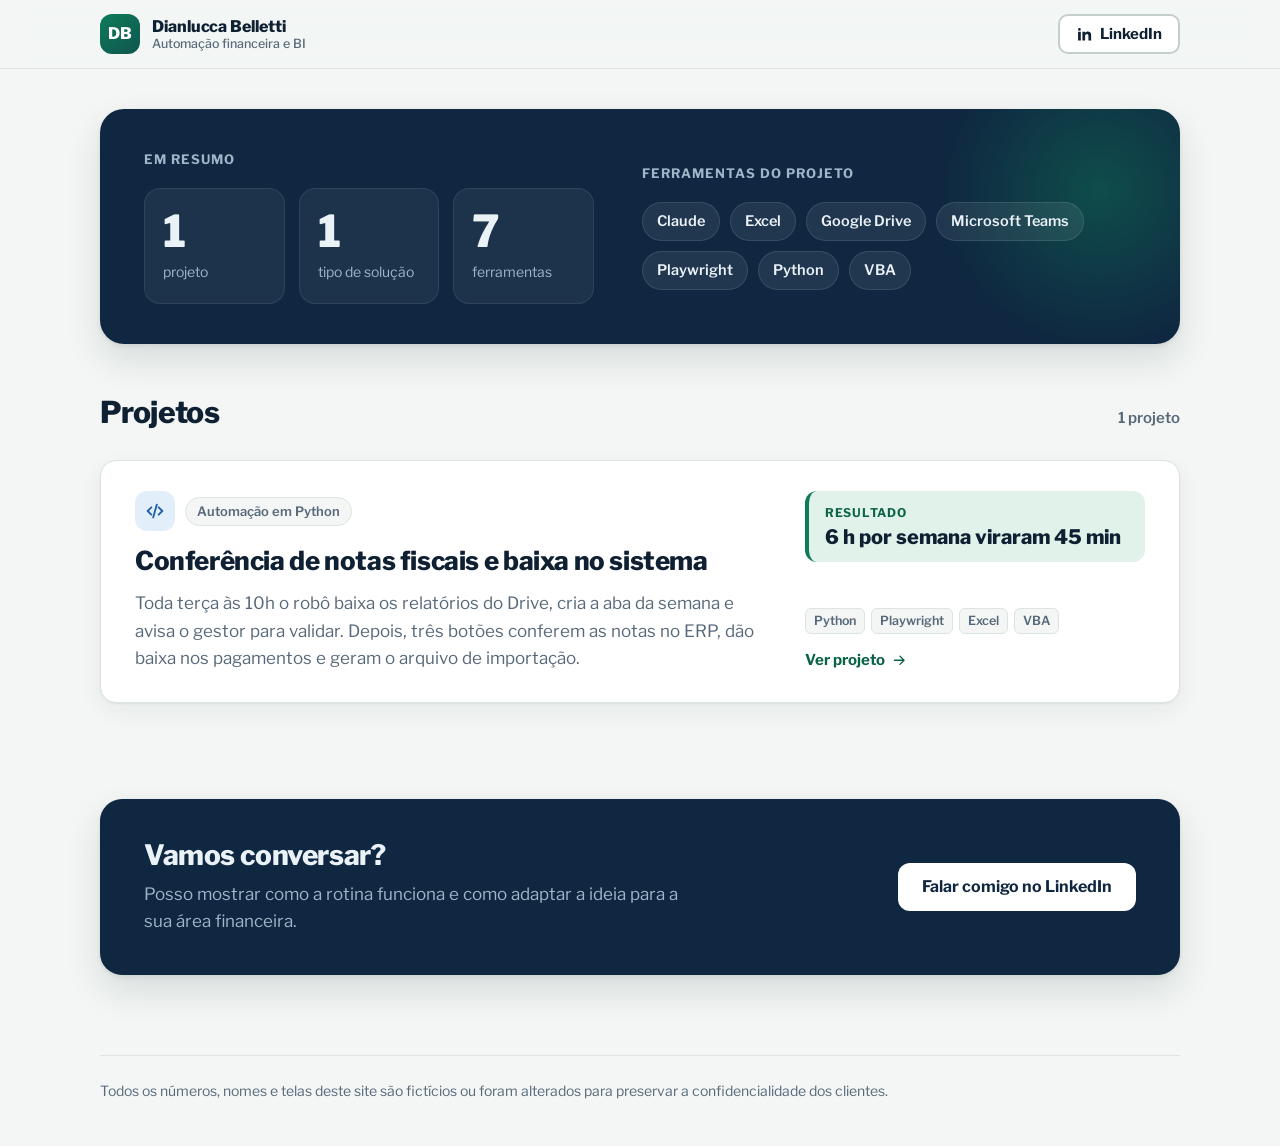
==== commit c38444d0: "Deixa so o projeto de conferencia de notas e simplifica a pagina inicial - Remove os outros quatro p" ====
--- a/index.html
+++ b/index.html
@@ -41,17 +41,7 @@
   <div class="wrap">
     <main>
       <section class="hero">
-        <div class="hero-text">
-          <p class="eyebrow">Portfólio de projetos</p>
-          <h1>Rotinas financeiras que levavam horas, <em>agora fecham sozinhas.</em></h1>
-          <p class="hero-sub">Automações e painéis de BI construídos para áreas financeiras. Cada projeto mostra o problema, o que foi construído e o resultado, com dados fictícios para proteger as empresas envolvidas.</p>
-          <div class="hero-cta">
-            <a class="btn btn-primary" href="#projetos">Ver os projetos
-              <svg class="i" viewBox="0 0 24 24" aria-hidden="true"><path d="M12 5v14m0 0-6-6m6 6 6-6" fill="none" stroke="currentColor" stroke-width="2" stroke-linecap="round" stroke-linejoin="round"/></svg>
-            </a>
-            <a class="btn btn-ghost" href="https://www.linkedin.com/in/dianlucca-carvalho-belletti-b0699b262" target="_blank" rel="noopener">Falar comigo</a>
-          </div>
-        </div>
+        <h1 class="sr-only">Dianlucca Belletti: projetos de automação financeira e BI</h1>
         <aside class="hero-panel" id="painel" aria-label="Resumo do portfólio"></aside>
       </section>
 
@@ -66,7 +56,7 @@
       <section class="contact">
         <div class="contact-in">
           <div>
-            <h2>Quer conversar sobre algum desses projetos?</h2>
+            <h2>Vamos conversar?</h2>
             <p>Posso mostrar como a rotina funciona e como adaptar a ideia para a sua área financeira.</p>
           </div>
           <div class="contact-actions">
--- a/assets/style.css
+++ b/assets/style.css
@@ -117,33 +117,28 @@
 .brand-txt small { font-size: 12.5px; color: var(--muted); font-weight: 500; }
 .actions { display: flex; align-items: center; gap: 10px; }
 
-/* Abertura */
-.hero { display: grid; grid-template-columns: minmax(0, 1.25fr) minmax(0, .75fr); gap: 56px; align-items: center; padding: 72px 0 64px; }
-.eyebrow {
-  display: inline-block; margin: 0 0 18px; padding: 5px 12px; border-radius: 999px;
-  background: var(--accent-soft); color: var(--accent-text); font-size: 13px; font-weight: 700; letter-spacing: .04em; text-transform: uppercase;
-}
-.hero h1 { font-size: clamp(34px, 5.4vw, 60px); line-height: 1.06; letter-spacing: -0.03em; font-weight: 800; margin: 0 0 22px; }
-.hero h1 em { font-style: normal; color: var(--accent-text); }
-.hero-sub { font-size: 19px; color: var(--muted); max-width: 56ch; margin: 0 0 30px; }
-.hero-cta { display: flex; flex-wrap: wrap; gap: 12px; }
-
+/* Abertura: o resumo ocupa a largura toda */
+.sr-only { position: absolute; width: 1px; height: 1px; padding: 0; margin: -1px; overflow: hidden; clip: rect(0 0 0 0); white-space: nowrap; border: 0; }
+.hero { padding: 40px 0 36px; }
 .hero-panel {
-  background: var(--panel); color: var(--panel-ink); border-radius: 22px; padding: 28px;
+  display: grid; grid-template-columns: minmax(0, 1fr) minmax(0, 1.1fr); gap: 48px; align-items: center;
+  background: var(--panel); color: var(--panel-ink); border-radius: 24px; padding: 40px 44px;
   box-shadow: var(--shadow-hover); position: relative; overflow: hidden;
 }
 .hero-panel::before {
-  content: ""; position: absolute; right: -60px; top: -60px; width: 220px; height: 220px; border-radius: 50%;
+  content: ""; position: absolute; right: -80px; top: -80px; width: 320px; height: 320px; border-radius: 50%;
   background: radial-gradient(closest-side, color-mix(in srgb, var(--accent) 45%, transparent), transparent);
-}
-.panel-title { position: relative; margin: 0 0 18px; font-size: 13px; letter-spacing: .08em; text-transform: uppercase; color: var(--panel-muted); font-weight: 700; }
-.stats { position: relative; display: grid; grid-template-columns: repeat(3, 1fr); gap: 12px; margin-bottom: 22px; }
-.stat { background: rgba(255, 255, 255, .06); border: 1px solid rgba(255, 255, 255, .08); border-radius: 14px; padding: 14px 12px; }
-.stat strong { display: block; font-size: 32px; line-height: 1; font-weight: 800; letter-spacing: -.02em; }
-.stat span { display: block; margin-top: 6px; font-size: 12.5px; color: var(--panel-muted); }
-.panel-tools { position: relative; display: flex; flex-wrap: wrap; gap: 8px; }
+  pointer-events: none;
+}
+.panel-left, .panel-right { position: relative; }
+.panel-title { margin: 0 0 18px; font-size: 13px; letter-spacing: .08em; text-transform: uppercase; color: var(--panel-muted); font-weight: 700; }
+.stats { display: grid; grid-template-columns: repeat(3, 1fr); gap: 14px; }
+.stat { background: rgba(255, 255, 255, .06); border: 1px solid rgba(255, 255, 255, .08); border-radius: 16px; padding: 20px 18px; }
+.stat strong { display: block; font-size: 44px; line-height: 1; font-weight: 800; letter-spacing: -.03em; }
+.stat span { display: block; margin-top: 8px; font-size: 14px; color: var(--panel-muted); }
+.panel-tools { display: flex; flex-wrap: wrap; gap: 10px; }
 .panel-tools span {
-  padding: 5px 11px; border-radius: 999px; font-size: 13px; font-weight: 600;
+  padding: 7px 14px; border-radius: 999px; font-size: 14.5px; font-weight: 600;
   background: rgba(255, 255, 255, .08); border: 1px solid rgba(255, 255, 255, .1);
 }
 
@@ -152,15 +147,16 @@
 .section-head { display: flex; align-items: baseline; justify-content: space-between; gap: 16px; margin: 0 0 24px; }
 .section-head h2 { margin: 0; font-size: 30px; letter-spacing: -.02em; font-weight: 800; }
 .count { color: var(--muted); font-size: 15px; font-weight: 600; }
-.cards { display: grid; grid-template-columns: repeat(2, minmax(0, 1fr)); gap: 24px; }
+.cards { display: grid; grid-template-columns: 1fr; gap: 20px; }
 
 .card {
-  position: relative; display: flex; flex-direction: column; gap: 14px;
-  background: var(--card); border: 1px solid var(--line); border-radius: var(--radius); padding: 26px;
+  position: relative; display: grid; grid-template-columns: minmax(0, 1fr) 340px; grid-template-rows: auto auto 1fr;
+  column-gap: 40px; row-gap: 14px; align-items: start;
+  background: var(--card); border: 1px solid var(--line); border-radius: var(--radius); padding: 30px 34px;
   box-shadow: var(--shadow); transition: transform .2s ease, box-shadow .2s ease, border-color .2s ease;
 }
 .card:hover { transform: translateY(-3px); box-shadow: var(--shadow-hover); border-color: var(--accent); }
-.card-top { display: flex; align-items: center; gap: 10px; flex-wrap: wrap; }
+.card-top { grid-column: 1; grid-row: 1; display: flex; align-items: center; gap: 10px; flex-wrap: wrap; }
 .ico { display: grid; place-items: center; width: 40px; height: 40px; border-radius: 12px; background: var(--accent-soft); color: var(--accent-text); }
 .ico svg { width: 22px; height: 22px; }
 .ico.t-python { background: #E3EEFB; color: #1F5FA8; }
@@ -179,17 +175,17 @@
   display: inline-block; padding: 3px 11px; border-radius: 999px; font-size: 13px; font-weight: 700;
   background: #FFF1D6; color: #8A5700; border: 1px solid #F2D89A;
 }
-.card h3 { margin: 0; font-size: 21px; line-height: 1.25; letter-spacing: -.01em; font-weight: 800; }
+.card h3 { grid-column: 1; grid-row: 2; margin: 0; font-size: 26px; line-height: 1.2; letter-spacing: -.015em; font-weight: 800; }
 .card h3 a { color: var(--ink); text-decoration: none; }
 .card h3 a::after { content: ""; position: absolute; inset: 0; border-radius: var(--radius); }
-.card .sum { margin: 0; color: var(--muted); font-size: 15.5px; }
+.card .sum { grid-column: 1; grid-row: 3; margin: 0; color: var(--muted); font-size: 17px; max-width: 64ch; }
 .gain {
-  margin-top: auto; display: flex; flex-direction: column; gap: 2px;
+  grid-column: 2; grid-row: 1 / span 2; display: flex; flex-direction: column; gap: 2px;
   background: var(--accent-soft); border-radius: 12px; padding: 12px 16px; border-left: 4px solid var(--accent);
 }
 .gain span { font-size: 12px; font-weight: 700; letter-spacing: .06em; text-transform: uppercase; color: var(--accent-text); }
-.gain strong { font-size: 17px; line-height: 1.3; color: var(--ink); font-weight: 800; }
-.card-foot { display: flex; align-items: center; justify-content: space-between; gap: 12px; flex-wrap: wrap; }
+.gain strong { font-size: 20px; line-height: 1.3; color: var(--ink); font-weight: 800; }
+.card-foot { grid-column: 2; grid-row: 3; align-self: end; display: flex; flex-direction: column; align-items: flex-start; gap: 14px; }
 .mini-tools { display: flex; flex-wrap: wrap; gap: 6px; list-style: none; padding: 0; margin: 0; }
 .mini-tools li { font-size: 12.5px; font-weight: 600; color: var(--muted); background: var(--paper); border: 1px solid var(--line); border-radius: 6px; padding: 2px 8px; }
 .card-cta { display: inline-flex; align-items: center; gap: 6px; font-weight: 700; font-size: 15px; color: var(--accent-text); }
@@ -325,8 +321,12 @@
 @media (max-width: 900px) {
   .steps { grid-template-columns: repeat(2, minmax(0, 1fr)); }
   .steps.ln li:not(:last-child)::after { display: none; }
-  .hero { grid-template-columns: 1fr; gap: 36px; padding: 48px 0 44px; }
-  .cards, .wins, .challenges { grid-template-columns: 1fr; }
+  .hero-panel { grid-template-columns: 1fr; gap: 28px; padding: 30px 26px; }
+  .card { display: flex; flex-direction: column; gap: 14px; padding: 26px; }
+  .card h3 { font-size: 22px; }
+  .gain { margin-top: 4px; }
+  .card-foot { align-self: stretch; }
+  .wins, .challenges { grid-template-columns: 1fr; }
   .kpis { grid-template-columns: 1fr; }
   .contact-in { padding: 30px 24px; }
 }
@@ -337,9 +337,10 @@
   .brand-txt small { display: none; }
   .btn-sm span { position: absolute; width: 1px; height: 1px; overflow: hidden; clip: rect(0 0 0 0); }
   .btn-sm { padding: 10px 12px; }
-  .hero-sub { font-size: 17px; }
+  .hero { padding: 24px 0 28px; }
   .stats { gap: 8px; }
-  .stat strong { font-size: 26px; }
+  .stat { padding: 14px 12px; }
+  .stat strong { font-size: 30px; }
   .card { padding: 22px; }
   .steps { grid-template-columns: 1fr; }
   .steps li { padding: 14px 16px 14px 60px; }
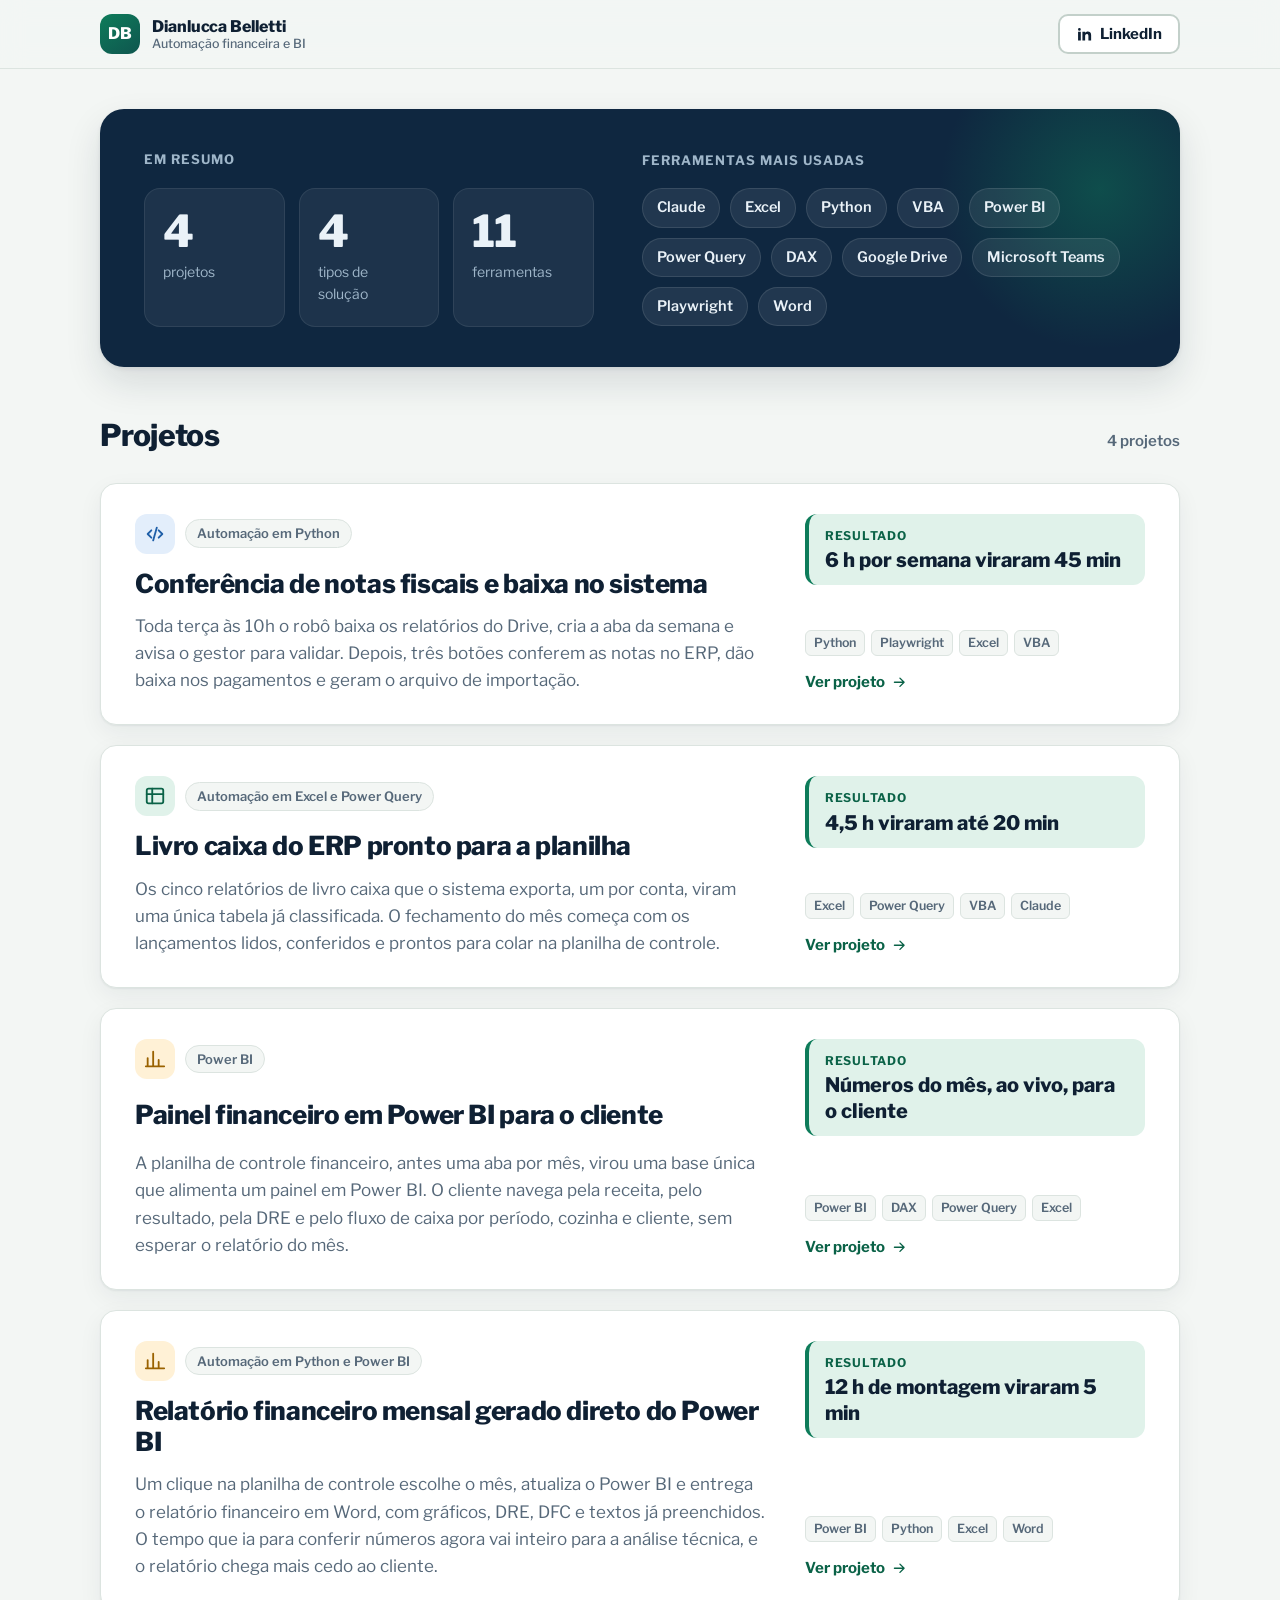
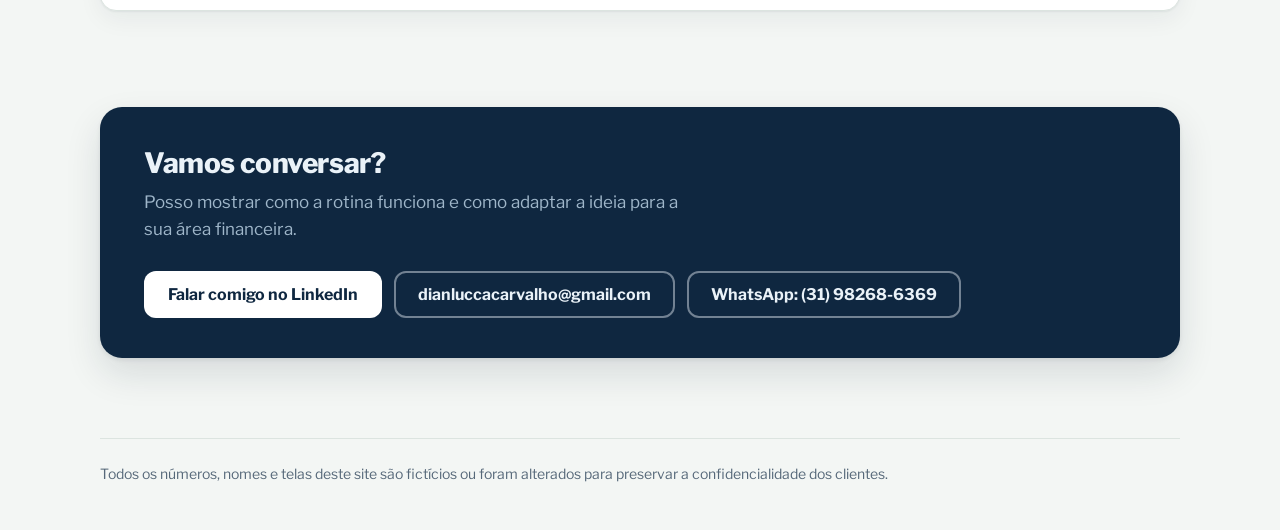
==== commit 00de09a1: "Inclui e-mail e WhatsApp no bloco de contato da página inicial Co-Authored-By: Claude Sonnet 5.5 <no" ====
--- a/index.html
+++ b/index.html
@@ -61,6 +61,8 @@
           </div>
           <div class="contact-actions">
             <a class="btn btn-light" href="https://www.linkedin.com/in/dianlucca-carvalho-belletti-b0699b262" target="_blank" rel="noopener">Falar comigo no LinkedIn</a>
+            <a class="btn btn-outline-light" href="mailto:dianluccacarvalho@gmail.com">dianluccacarvalho@gmail.com</a>
+            <a class="btn btn-outline-light" href="https://wa.me/5531982686369" target="_blank" rel="noopener">WhatsApp: (31) 98268-6369</a>
             <a class="btn btn-outline-light cv-link" href="assets/curriculo.pdf" download="Curriculo-Dianlucca-Belletti.pdf">Baixar currículo (PDF)</a>
           </div>
         </div>
--- a/assets/style.css
+++ b/assets/style.css
@@ -222,6 +222,9 @@
 .kpi.hot { background: var(--accent-soft); border-color: transparent; border-left: 4px solid var(--accent); }
 .kpi.hot > span { color: var(--accent-text); }
 .kpi .mini-tools { margin-top: 2px; }
+
+.p-links { display: flex; flex-wrap: wrap; gap: 12px; margin: 22px 0 0; }
+.p-links svg { width: 1.2em; height: 1.2em; }
 
 .block { margin: 56px 0 0; }
 .block > h2 {
